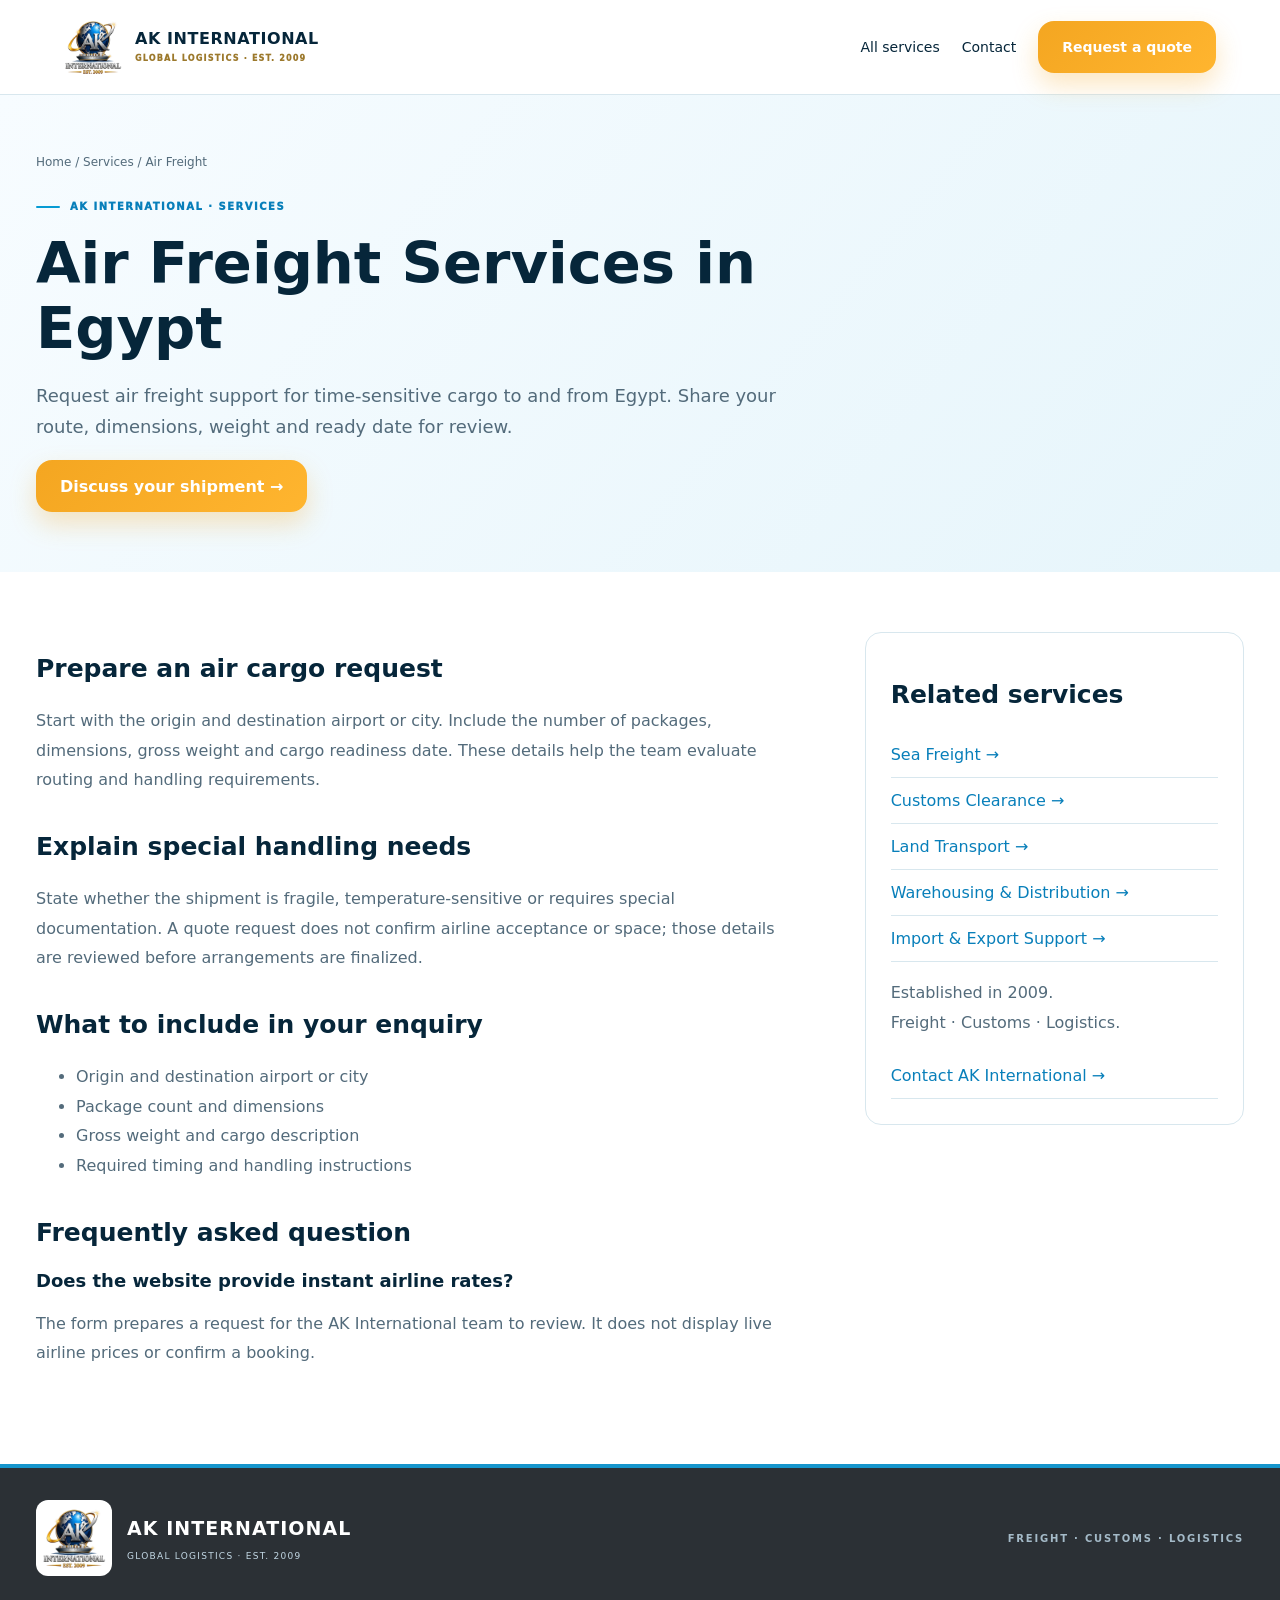
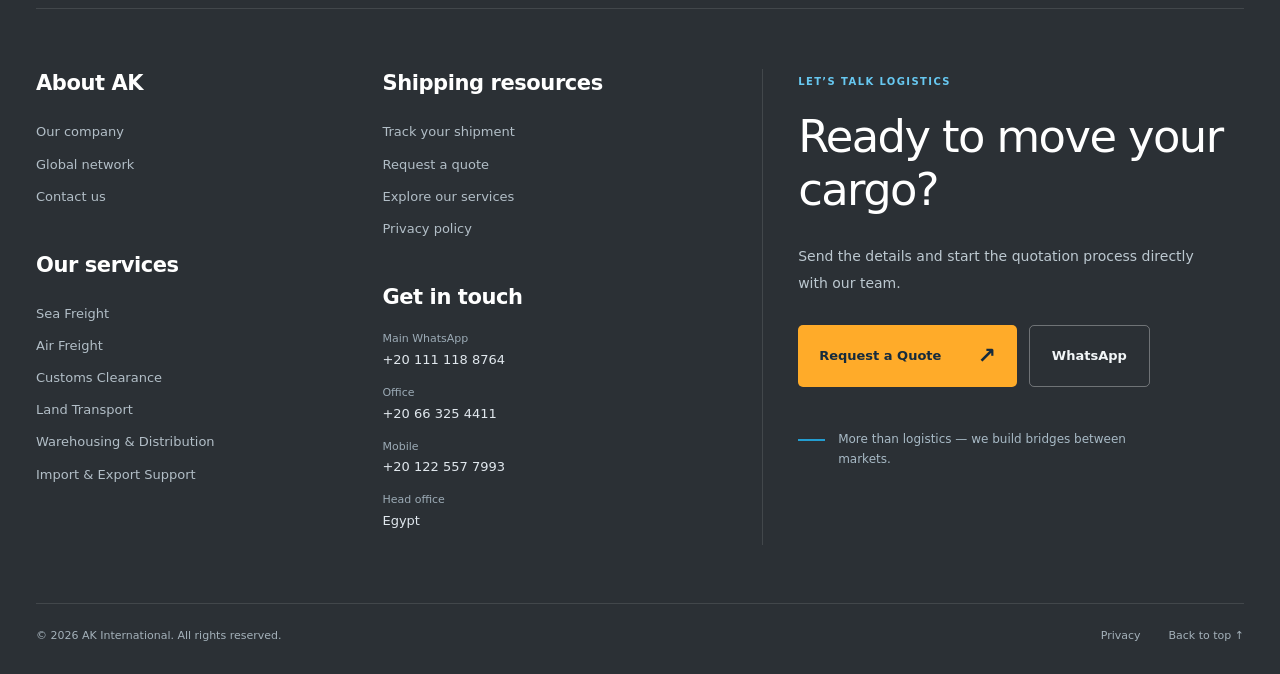
==== services/air-freight.html @ f5d73ec1 "Add files via upload" ====
<!doctype html><html lang="en" dir="ltr"><head><meta charset="utf-8"><meta name="viewport" content="width=device-width,initial-scale=1"><title>Air Freight Services in Egypt | AK International</title><meta name="description" content="Request air freight support for time-sensitive cargo to and from Egypt. Share your route, dimensions, weight and ready date for review."><meta name="robots" content="index,follow"><meta property="og:type" content="website"><meta property="og:title" content="Air Freight Services in Egypt | AK International"><meta property="og:description" content="Request air freight support for time-sensitive cargo to and from Egypt. Share your route, dimensions, weight and ready date for review."><meta property="og:locale" content="en_US"><link rel="icon" href="../assets/ak-logo.webp"><link rel="stylesheet" href="../assets/css/main.css"><link rel="stylesheet" href="../assets/css/services.css"><script type="application/ld+json">{"@context": "https://schema.org", "@type": "Service", "name": "Air Freight Services in Egypt", "description": "Request air freight support for time-sensitive cargo to and from Egypt. Share your route, dimensions, weight and ready date for review.", "provider": {"@type": "Organization", "name": "AK International"}, "areaServed": {"@type": "Country", "name": "Egypt"}}</script><link rel="stylesheet" href="../assets/css/footer.css"></head><body><header class="service-header"><a class="brand" href="../index.html"><img src="../assets/ak-logo.webp" width="58" height="58" alt="AK International"><span class="brand-copy"><strong>AK INTERNATIONAL</strong><span>GLOBAL LOGISTICS · EST. 2009</span></span></a><nav aria-label="Main"><a href="../index.html#services">All services</a><a href="../index.html#contact">Contact</a><a class="btn nav-cta" href="../index.html#quote">Request a quote</a></nav></header><main><div class="service-hero"><div class="container"><nav aria-label="Breadcrumb"><a href="../index.html">Home</a> / <a href="../index.html#services">Services</a> / Air Freight</nav><div class="kicker">AK INTERNATIONAL · SERVICES</div><h1>Air Freight Services in Egypt</h1><p>Request air freight support for time-sensitive cargo to and from Egypt. Share your route, dimensions, weight and ready date for review.</p><a class="btn nav-cta" href="../index.html#quote">Discuss your shipment →</a></div></div><div class="container service-body"><article><section><h2>Prepare an air cargo request</h2><p>Start with the origin and destination airport or city. Include the number of packages, dimensions, gross weight and cargo readiness date. These details help the team evaluate routing and handling requirements.</p></section><section><h2>Explain special handling needs</h2><p>State whether the shipment is fragile, temperature-sensitive or requires special documentation. A quote request does not confirm airline acceptance or space; those details are reviewed before arrangements are finalized.</p></section><section><h2>What to include in your enquiry</h2><ul><li>Origin and destination airport or city</li><li>Package count and dimensions</li><li>Gross weight and cargo description</li><li>Required timing and handling instructions</li></ul></section><section><h2>Frequently asked question</h2><h3>Does the website provide instant airline rates?</h3><p>The form prepares a request for the AK International team to review. It does not display live airline prices or confirm a booking.</p></section></article><aside><h2>Related services</h2><a href="./sea-freight.html">Sea Freight →</a><a href="./customs-clearance.html">Customs Clearance →</a><a href="./land-transport.html">Land Transport →</a><a href="./warehousing-distribution.html">Warehousing &amp; Distribution →</a><a href="./import-export-support.html">Import &amp; Export Support →</a><p>Established in 2009.<br>Freight · Customs · Logistics.</p><a href="../index.html#contact">Contact AK International →</a></aside></div></main><footer class="ak-footer"><div class="container">
<div class="ak-footer-top"><a class="ak-footer-brand" href="../index.html"><img src="../assets/ak-logo.webp" alt="AK International" width="76" height="76" loading="lazy"><span><strong>AK INTERNATIONAL</strong><small>GLOBAL LOGISTICS · EST. 2009</small></span></a><span class="ak-footer-scope" data-footer-en="FREIGHT · CUSTOMS · LOGISTICS" data-footer-ar="شحن · جمارك · لوجستيات">FREIGHT · CUSTOMS · LOGISTICS</span></div>
<div class="ak-footer-grid"><div class="ak-footer-stack"><nav aria-label="Company"><h2 data-footer-en="About AK" data-footer-ar="عن AK">About AK</h2><a href="../index.html#about" data-footer-en="Our company" data-footer-ar="شركتنا">Our company</a><a href="../index.html#network" data-footer-en="Global network" data-footer-ar="الشبكة العالمية">Global network</a><a href="../index.html#contact" data-footer-en="Contact us" data-footer-ar="تواصل معنا">Contact us</a></nav><nav aria-label="Services"><h2 data-footer-en="Our services" data-footer-ar="خدماتنا">Our services</h2><a href="../services/sea-freight.html" data-footer-en="Sea Freight" data-footer-ar="الشحن البحري">Sea Freight</a><a href="../services/air-freight.html" data-footer-en="Air Freight" data-footer-ar="الشحن الجوي">Air Freight</a><a href="../services/customs-clearance.html" data-footer-en="Customs Clearance" data-footer-ar="التخليص الجمركي">Customs Clearance</a><a href="../services/land-transport.html" data-footer-en="Land Transport" data-footer-ar="النقل البري">Land Transport</a><a href="../services/warehousing-distribution.html" data-footer-en="Warehousing & Distribution" data-footer-ar="التخزين والتوزيع">Warehousing & Distribution</a><a href="../services/import-export-support.html" data-footer-en="Import & Export Support" data-footer-ar="دعم الاستيراد والتصدير">Import & Export Support</a></nav></div>
<div class="ak-footer-stack"><nav aria-label="Shipping tools"><h2 data-footer-en="Shipping resources" data-footer-ar="أدوات الشحن">Shipping resources</h2><a href="../index.html#tracking" data-footer-en="Track your shipment" data-footer-ar="تتبع شحنتك">Track your shipment</a><a href="../index.html#quote" data-footer-en="Request a quote" data-footer-ar="اطلب عرض سعر">Request a quote</a><a href="../index.html#services" data-footer-en="Explore our services" data-footer-ar="استكشف خدماتنا">Explore our services</a><a href="../privacy.html" data-footer-en="Privacy policy" data-footer-ar="سياسة الخصوصية">Privacy policy</a></nav><div class="ak-footer-contact"><h2 data-footer-en="Get in touch" data-footer-ar="للتواصل">Get in touch</h2><a href="https://wa.me/201111188764" target="_blank" rel="noopener noreferrer"><span data-footer-en="Main WhatsApp" data-footer-ar="واتساب الرئيسي">Main WhatsApp</span><b dir="ltr">+20 111 118 8764</b></a><a href="tel:+20663254411"><span data-footer-en="Office" data-footer-ar="المكتب">Office</span><b dir="ltr">+20 66 325 4411</b></a><a href="tel:+201225577993"><span data-footer-en="Mobile" data-footer-ar="الموبايل">Mobile</span><b dir="ltr">+20 122 557 7993</b></a><p><span data-footer-en="Head office" data-footer-ar="المكتب الرئيسي">Head office</span><b data-footer-en="Egypt" data-footer-ar="مصر">Egypt</b></p></div></div>
<div class="ak-footer-feature"><span class="ak-footer-eyebrow" data-footer-en="LET’S TALK LOGISTICS" data-footer-ar="لنتحدث عن شحنتك">LET’S TALK LOGISTICS</span><h2 data-footer-en="Ready to move your cargo?" data-footer-ar="جاهز لشحن بضاعتك؟">Ready to move your cargo?</h2><p data-footer-en="Send the details and start the quotation process directly with our team." data-footer-ar="أرسل التفاصيل وابدأ طلب عرض السعر مباشرة مع فريقنا.">Send the details and start the quotation process directly with our team.</p><div class="ak-footer-actions"><a class="ak-footer-cta" href="../index.html#quote"><span data-footer-en="Request a Quote" data-footer-ar="اطلب عرض سعر">Request a Quote</span><span aria-hidden="true">↗</span></a><a class="ak-footer-whatsapp" href="https://wa.me/201111188764" target="_blank" rel="noopener noreferrer">WhatsApp</a></div><div class="ak-footer-feature-note"><span class="ak-footer-line"></span><span data-footer-en="More than logistics — we build bridges between markets." data-footer-ar="أكثر من مجرد لوجستيات — نبني جسورًا بين الأسواق.">More than logistics — we build bridges between markets.</span></div></div></div>
<div class="ak-footer-bottom"><span>© <span id="year"></span> AK International. <span data-footer-en="All rights reserved." data-footer-ar="جميع الحقوق محفوظة.">All rights reserved.</span></span><a href="../privacy.html" data-footer-en="Privacy" data-footer-ar="الخصوصية">Privacy</a><a href="#" data-footer-en="Back to top ↑" data-footer-ar="العودة للأعلى ↑">Back to top ↑</a></div></div></footer><script defer src="../assets/js/backend.js"></script>
<script defer src="../assets/js/footer.js"></script></body></html>
---- assets/css/main.css ----
/* AK International V4.2 — Clean Architecture */
:root{
  --ink:#06263a;--ink-2:#12364c;--blue:#079bd3;--blue-deep:#087fba;--sky:#eaf8fd;--sky-2:#dff4fb;
  --amber:#f4a621;--amber-deep:#e89411;--green:#25d366;--line:#d8e7ee;--muted:#6b8191;--surface:#fff;
  --soft:#f5f9fb;--navy:#071827;--navy-2:#0a2c4a;--shadow:0 18px 50px rgba(17,73,98,.10);
  --radius:22px;--header-h:84px;--container:1480px
}
*{box-sizing:border-box}html{scroll-behavior:smooth}body{margin:0;background:#fff;color:var(--ink);font-family:"Segoe UI",system-ui,-apple-system,BlinkMacSystemFont,Arial,sans-serif;-webkit-font-smoothing:antialiased}
html[dir="rtl"] body{font-family:"Noto Sans Arabic","Segoe UI",Tahoma,Arial,sans-serif}body.drawer-open{overflow:hidden}button,input,select,textarea{font:inherit}a{color:inherit;text-decoration:none}img,svg{display:block;max-width:100%}button{cursor:pointer}.container{width:min(var(--container),calc(100% - 72px));margin-inline:auto}.section{padding:96px 0}section[id]{scroll-margin-top:104px}.btn{display:inline-flex;align-items:center;justify-content:center;border:0;font-weight:850;transition:.18s ease}.kicker,.eyebrow{display:flex;align-items:center;gap:10px;color:var(--blue-deep);font-size:10px;font-weight:950;letter-spacing:.15em;text-transform:uppercase}.kicker:before,.eyebrow:before{content:"";width:24px;height:2px;border-radius:99px;background:var(--blue)}html[dir="rtl"] .kicker,html[dir="rtl"] .eyebrow{letter-spacing:0}.muted{color:var(--muted);line-height:1.75}.section-head{display:grid;grid-template-columns:1.15fr .85fr;gap:48px;align-items:end;margin-bottom:36px}.section-head h2{margin:10px 0 0;font-size:clamp(34px,4vw,54px);line-height:1.05;letter-spacing:-.035em}.section-head>.muted{margin:0}.icon{width:54px;height:54px;border-radius:16px;display:grid;place-items:center;background:#e9f6fc;color:var(--blue-deep)}.icon svg{width:27px;height:27px;fill:none;stroke:currentColor;stroke-width:1.8;stroke-linecap:round;stroke-linejoin:round}

/* Header */
.site-header{position:fixed;inset:0 0 auto;z-index:1200;padding-top:15px;pointer-events:none;transition:padding .2s}.site-nav{pointer-events:auto;width:calc(100% - 72px);max-width:var(--container);height:84px;margin:auto;padding:0 22px;border:1px solid rgba(132,181,202,.22);border-radius:24px;background:rgba(255,255,255,.96);backdrop-filter:blur(20px) saturate(145%);box-shadow:0 14px 42px rgba(19,73,98,.10);display:flex;align-items:center;gap:28px;transition:.2s}.site-header.is-scrolled{padding-top:8px}.site-header.is-scrolled .site-nav{height:70px;border-radius:20px;box-shadow:0 15px 46px rgba(19,73,98,.15)}.brand{display:flex;align-items:center;gap:13px;min-width:max-content}.brand>img{width:58px;height:58px;object-fit:contain;transition:.2s}.site-header.is-scrolled .brand>img{width:50px;height:50px}.brand-copy strong{display:block;font-size:16px;line-height:1;font-weight:900;letter-spacing:.035em}.brand-copy span{display:block;margin-top:7px;color:#9c792c;font-size:8px;font-weight:950;letter-spacing:.15em}.desktop-nav{display:flex;align-items:center;justify-content:center;gap:34px;margin-left:auto;font-size:14px;font-weight:850}.desktop-nav a{padding:10px 0;transition:.18s}.desktop-nav a:hover{color:var(--blue-deep)}.nav-actions{display:flex;align-items:center;gap:12px;margin-left:auto}.nav-cta{min-height:52px;padding:0 24px;border-radius:16px;background:linear-gradient(135deg,var(--amber),#ffb52f);color:#fff;box-shadow:0 12px 26px rgba(244,166,33,.28)}.nav-cta:hover{background:linear-gradient(135deg,var(--amber-deep),#f5a51d);transform:translateY(-1px)}.menu-toggle{display:none;width:44px;height:44px;border:0;border-radius:12px;background:#f2f8fb;place-items:center;padding:10px}.menu-toggle span{width:21px;height:2px;background:var(--ink);border-radius:99px;display:block;margin:3px 0}
.drawer-backdrop{position:fixed;inset:0;z-index:1250;background:rgba(4,27,43,.38);backdrop-filter:blur(3px);opacity:0;pointer-events:none;transition:opacity .22s}.drawer-backdrop.is-open{opacity:1;pointer-events:auto}.mobile-drawer{position:fixed;z-index:1300;top:0;right:0;width:min(390px,88vw);height:100dvh;padding:22px 24px;background:#fff;box-shadow:-22px 0 60px rgba(4,31,48,.18);transform:translateX(105%);transition:transform .25s ease;display:flex;flex-direction:column;overflow:auto}.mobile-drawer.is-open{transform:translateX(0)}.drawer-head{display:flex;align-items:center;justify-content:space-between;gap:14px}.drawer-brand{display:flex;align-items:center;gap:10px}.drawer-brand img{width:48px;height:48px;object-fit:contain}.drawer-brand strong{display:block;font-size:12px}.drawer-brand span{display:block;margin-top:4px;color:#9c792c;font-size:7px;font-weight:900;letter-spacing:.12em}.drawer-close{width:44px;height:44px;border:0;border-radius:12px;background:#f4f8fa;color:var(--ink);font-size:30px;line-height:1}.drawer-actions{display:grid;gap:10px;margin:26px 0}.drawer-primary,.drawer-secondary{min-height:50px;border-radius:14px;display:flex;align-items:center;justify-content:center;font-weight:900}.drawer-primary{background:var(--amber);color:#fff}.drawer-secondary{border:1px solid var(--line);color:var(--ink)}.drawer-nav{display:grid;border-top:1px solid var(--line)}.drawer-nav a{min-height:62px;display:flex;align-items:center;justify-content:space-between;border-bottom:1px solid var(--line);font-size:17px;font-weight:850}.drawer-nav b{font-size:26px;font-weight:400;color:#89a0af}.drawer-foot{margin-top:auto;padding-top:28px}.drawer-foot>span{display:block;margin-bottom:10px;color:#8093a1;font-size:9px;font-weight:900;letter-spacing:.14em}.drawer-foot small{display:block;margin-top:22px;color:#91a3af;font-size:8px;font-weight:900;letter-spacing:.13em}

/* Hero */
.hero{position:relative;min-height:885px;padding:170px 0 62px;overflow:hidden;background:radial-gradient(circle at 50% 11%,rgba(255,255,255,.98),rgba(255,255,255,.72) 31%,transparent 62%),linear-gradient(180deg,#f8fdff 0%,#edf9fd 54%,#dff3fa 100%)}.hero:before{content:"";position:absolute;left:50%;top:180px;width:1150px;height:420px;transform:translateX(-50%);border-radius:50%;background:radial-gradient(ellipse,rgba(255,255,255,.78),rgba(255,255,255,.18) 56%,transparent 72%)}.hero-world{position:absolute;inset:265px 0 -85px;opacity:.88;pointer-events:none}.hero-world svg{width:100%;height:100%}.hero-land path{fill:#bde8f5;opacity:.62}.hero-routes path{fill:none;stroke:#63c5e5;stroke-width:3;stroke-dasharray:12 12;opacity:.72}.hero-pins circle{fill:var(--amber);stroke:#fff;stroke-width:4}.hero-pins .hub{fill:var(--blue);stroke:#dff6ff;stroke-width:9;filter:drop-shadow(0 8px 12px rgba(7,155,211,.25))}.hero-inner{position:relative;z-index:2}.hero-copy{max-width:1180px;margin:auto;text-align:center}.hero-kicker{display:inline-flex;align-items:center;gap:10px;margin-bottom:18px;color:var(--blue-deep);font-size:11px;font-weight:950;letter-spacing:.16em}.hero-kicker>span{width:10px;height:10px;border-radius:50%;background:var(--blue);box-shadow:0 0 0 7px rgba(7,155,211,.10)}.hero h1{max-width:1180px;margin:0 auto;font-family:"Arial Rounded MT Bold","Trebuchet MS","Segoe UI",system-ui,sans-serif;font-size:clamp(48px,5.55vw,86px);font-weight:900;line-height:.98;letter-spacing:-.045em}.hero h1>span{display:block}.hero-title-accent{margin-top:11px;color:var(--blue)}html[dir="rtl"] .hero h1{line-height:1.12;letter-spacing:0}.hero-copy>p{max-width:900px;margin:26px auto 0;color:#35556a;font-size:18px;line-height:1.65;font-weight:650}.quick-quote{position:relative;display:grid;grid-template-columns:1.08fr 1px 1fr 34px 1fr auto;align-items:center;width:min(1280px,100%);margin:42px auto 0;padding:13px;border:1px solid rgba(118,172,197,.22);border-radius:26px;background:rgba(255,255,255,.96);box-shadow:0 24px 55px rgba(20,83,109,.13)}.quick-quote-cell{min-width:0;padding:6px 18px}.quick-label{display:block;margin-bottom:7px;color:#3c596d;font-size:9px;font-weight:950;letter-spacing:.08em;text-transform:uppercase}.quick-divider{width:1px;height:58px;background:#e3edf2}.quick-modes{display:grid;grid-template-columns:repeat(4,1fr);gap:4px;padding:3px;border-radius:12px;background:#f2f7fa}.quick-modes label{display:block}.quick-modes input{position:absolute;opacity:0;pointer-events:none}.quick-modes span{min-height:38px;display:flex;align-items:center;justify-content:center;padding:0 8px;border-radius:9px;color:#60798a;font-size:10px;font-weight:900}.quick-modes input:checked+span{background:#fff;color:var(--blue-deep);box-shadow:0 4px 13px rgba(20,75,100,.09)}.quick-port .port-combo{position:relative}.quick-port input{width:100%;height:42px;padding:0;border:0;outline:0;background:transparent;color:var(--ink);font-size:14px;font-weight:750}.quick-port input::placeholder{color:#90a0ab}.quick-port .port-combo.has-port input{padding-left:34px}html[dir="rtl"] .quick-port .port-combo.has-port input{padding-left:0;padding-right:34px}.quick-arrow{text-align:center;color:#8ca5b4;font-size:24px}.quick-submit{min-width:190px;min-height:64px;padding:0 22px;border:0;border-radius:18px;background:linear-gradient(135deg,var(--amber),#ffb431);color:#fff;font-size:15px;font-weight:950;box-shadow:0 12px 25px rgba(244,166,33,.25)}.quick-submit:hover{background:linear-gradient(135deg,var(--amber-deep),#f6a51d);transform:translateY(-1px)}.quick-status{position:absolute;left:22px;right:22px;bottom:-28px;text-align:center;color:#c94b43;font-size:10px}.hero-meta{margin:48px auto 0;display:flex;align-items:center;justify-content:center;gap:22px;color:#52788d;font-size:9px;font-weight:950;letter-spacing:.13em}.hero-meta span{display:flex;align-items:center;gap:7px}.hero-meta i{width:5px;height:5px;border-radius:50%;background:var(--amber)}.hero-meta small{margin-left:8px;padding-left:24px;border-left:1px solid rgba(68,123,148,.20);font-size:9px;color:#6d8796}

/* Port dropdown */


/* Carrier strip */
.partner-strip{padding:28px 0 20px;background:#fff;border-top:1px solid #dcecf2;border-bottom:1px solid #e8f0f4;overflow:hidden}.carrier-heading{display:flex;align-items:center;gap:16px;margin-bottom:16px}.carrier-kicker{font-size:9px;font-weight:950;letter-spacing:.14em;color:#6c8494}.carrier-rule{height:1px;flex:1;background:#e4edf2}.carrier-marquee{overflow:hidden}.carrier-track{display:flex;width:max-content;animation:carrier-scroll 36s linear infinite;will-change:transform}.carrier-track.is-paused{animation-play-state:paused}.carrier-group{display:flex;align-items:center;gap:48px;padding-right:48px}.carrier-logo{height:40px;min-width:92px;display:flex;align-items:center;justify-content:center;opacity:.9}.carrier-logo img{max-height:32px;width:auto;object-fit:contain}@keyframes carrier-scroll{to{transform:translateX(-50%)}}

/* Why / services */
.why-section{background:#fff}.why-grid{display:grid;grid-template-columns:repeat(4,1fr);gap:14px}.why{padding:24px;border:1px solid #e0eaf0;border-radius:18px;background:#fff}.why>span{display:block;margin-bottom:26px;color:var(--blue);font-size:10px;font-weight:950}.why b{display:block;margin-bottom:8px;font-size:15px}.why p{margin:0;color:var(--muted);font-size:11px;line-height:1.6}.services{background:#f6fafc}.cards{display:grid;grid-template-columns:repeat(3,1fr);gap:15px}.card{padding:26px;border:1px solid #dfebf0;border-radius:20px;background:#fff;box-shadow:0 10px 28px rgba(17,73,98,.04)}.card h3{margin:20px 0 9px;font-size:18px}.card p{margin:0;color:var(--muted);font-size:12px;line-height:1.7}

/* About */
.about-section{background:radial-gradient(circle at 88% 18%,rgba(35,117,229,.08),transparent 26%),linear-gradient(180deg,#fff 0%,#f7f9fc 100%)}.about-grid{display:grid;grid-template-columns:.9fr 1.1fr;gap:72px;align-items:center}.about-copy h2{max-width:620px;margin:0 0 20px;font-size:clamp(38px,4.2vw,58px);line-height:1.04;letter-spacing:-.035em}.about-est{display:inline-flex;align-items:baseline;gap:8px;margin-bottom:20px;padding:8px 12px;border:1px solid #dce8f5;border-radius:999px;background:#f5f9fe;color:#61778d}.about-est span{font-size:9px;font-weight:900;letter-spacing:.16em}.about-est strong{font-size:18px;color:var(--blue-deep)}.about-lead{max-width:650px;margin-bottom:10px;color:#41596e;font-size:16px;line-height:1.75}.about-text{max-width:650px;color:#788a9a;font-size:13px;line-height:1.8}.about-stats{display:grid;grid-template-columns:repeat(3,1fr);gap:10px;margin-top:28px}.about-stat{padding:17px;border:1px solid #e0e8f0;border-radius:16px;background:#fff;box-shadow:0 10px 24px rgba(21,55,89,.04)}.about-stat strong{display:block;margin-bottom:5px;font-size:24px}.about-stat span{display:block;color:#718599;font-size:10px;line-height:1.4}.about-visual{position:relative}.about-visual:before{content:"";position:absolute;right:-26px;top:-34px;width:210px;height:210px;border-radius:50%;background:rgba(23,105,224,.08)}.ops-board{position:relative;z-index:2;padding:26px;border:1px solid rgba(103,164,244,.20);border-radius:26px;overflow:hidden;background:radial-gradient(circle at 85% 7%,rgba(74,145,244,.22),transparent 28%),linear-gradient(145deg,#081b2e,#0b2a46 65%,#0d365a);box-shadow:0 30px 70px rgba(13,45,78,.20);color:#fff}.ops-board:after{content:"";position:absolute;inset:0;pointer-events:none;opacity:.14;background-image:radial-gradient(circle,rgba(255,255,255,.48) 1px,transparent 1.2px);background-size:28px 28px}.ops-board-head,.ops-board-foot,.ops-route,.ops-grid{position:relative;z-index:2}.ops-board-head{display:flex;align-items:center;justify-content:space-between;gap:20px}.ops-kicker{display:block;margin-bottom:5px;color:#75b2ff;font-size:9px;font-weight:950;letter-spacing:.15em}.ops-board-head strong{font-size:20px}.ops-live{display:flex;align-items:center;gap:7px;padding:7px 10px;border:1px solid rgba(51,211,143,.22);border-radius:999px;background:rgba(51,211,143,.08);color:#77e5b5;font-size:8px;font-weight:950}.ops-live i{width:7px;height:7px;border-radius:50%;background:#4cdf9d}.ops-route{margin:30px 0 22px;padding:18px;border:1px solid rgba(132,181,241,.15);border-radius:17px;background:rgba(255,255,255,.035);display:grid;grid-template-columns:auto 1fr auto;align-items:center;gap:15px}.ops-node{min-width:82px}.ops-node span{display:block;margin-bottom:4px;color:#78b2fb;font-size:8px;font-weight:900;letter-spacing:.14em}.ops-node strong{font-size:12px}.ops-node-end{text-align:end}.ops-route-line{height:2px;position:relative;background:linear-gradient(90deg,rgba(113,177,255,.18),#6aaaff,rgba(113,177,255,.18))}.ops-route-line i{position:absolute;top:50%;width:8px;height:8px;border-radius:50%;background:#8bc0ff;transform:translate(-50%,-50%)}.ops-route-line i:nth-child(1){left:16%}.ops-route-line i:nth-child(2){left:50%}.ops-route-line i:nth-child(3){left:84%}.ops-grid{display:grid;grid-template-columns:repeat(2,1fr);gap:10px}.ops-card{padding:16px;border:1px solid rgba(137,185,242,.15);border-radius:15px;background:linear-gradient(145deg,rgba(255,255,255,.065),rgba(255,255,255,.025))}.ops-num{display:block;margin-bottom:14px;color:#69a9fb;font-size:9px;font-weight:900}.ops-card b{display:block;margin-bottom:5px;font-size:12px}.ops-card small{color:rgba(220,236,250,.55);font-size:9px}.ops-board-foot{display:flex;align-items:center;justify-content:center;gap:12px;margin-top:22px;color:rgba(217,235,250,.48);font-size:8px;font-weight:900;letter-spacing:.13em}.ops-board-foot i{width:3px;height:3px;border-radius:50%;background:#5f9eea}

/* Network */
.network-section{background:#f4f7fb;border-block:1px solid #e7edf4}.network-grid{display:grid;grid-template-columns:.78fr 1.22fr;gap:62px;align-items:center}.network-copy h2{margin:0 0 16px;font-size:clamp(34px,3.7vw,52px);line-height:1.05;letter-spacing:-.03em}.network-copy>p{max-width:520px;color:#708296;font-size:14px;line-height:1.75}.network-points{display:grid;grid-template-columns:repeat(2,1fr);gap:9px;margin-top:24px}.network-points div{padding:13px 0;border-top:1px solid #dae4ee}.network-points b{display:block;margin-bottom:3px;font-size:12px}.network-points span{color:#8696a5;font-size:10px}.network-console{padding:23px;border:1px solid #dce6f0;border-radius:26px;background:#fff;box-shadow:0 22px 50px rgba(23,57,92,.08)}.network-console-head,.network-console-foot{display:flex;align-items:center;justify-content:space-between;gap:15px}.network-console-head>span:first-child{color:#31506d;font-size:9px;font-weight:950;letter-spacing:.14em}.network-status{display:flex;align-items:center;gap:7px;color:#27845e;font-size:8px;font-weight:950}.network-status i{width:7px;height:7px;border-radius:50%;background:#3fc48b}.route-canvas{position:relative;height:350px;margin:18px 0;border-radius:20px;overflow:hidden;background:linear-gradient(rgba(73,128,184,.045) 1px,transparent 1px),linear-gradient(90deg,rgba(73,128,184,.045) 1px,transparent 1px),radial-gradient(circle at 50% 50%,rgba(55,133,236,.10),transparent 38%),#f7faff;background-size:26px 26px,26px 26px,auto,auto}.route-canvas svg{position:absolute;inset:0;width:100%;height:100%}.route-path{fill:none;stroke:url(#routeBlue);stroke-width:2.4;stroke-dasharray:7 7}.route-path-soft{opacity:.55}.route-dot{fill:#5d9ff1;stroke:#fff;stroke-width:4}.route-hub{fill:#1769e0;stroke:#dcecff;stroke-width:8}.route-label{position:absolute;padding:8px 10px;border:1px solid #dbe7f2;border-radius:10px;background:rgba(255,255,255,.92);box-shadow:0 7px 18px rgba(25,61,97,.07);color:#526a80;font-size:8px;font-weight:850}.route-egypt{left:50%;top:50%;transform:translate(-50%,18px);text-align:center}.route-egypt span{color:#1769e0;font-weight:950}.route-egypt strong{display:block;margin-top:2px;color:#8b9aa7;font-size:7px}.route-europe{left:8%;top:24%}.route-asia{right:7%;top:26%}.route-africa{left:8%;bottom:20%}.route-americas{right:7%;bottom:20%}.route-gulf{left:50%;top:5%;transform:translateX(-50%)}.network-console-foot{justify-content:flex-start;gap:8px;flex-wrap:wrap}.network-console-foot span{padding:7px 10px;border:1px solid #e1eaf3;border-radius:999px;background:#f3f7fb;color:#6d8092;font-size:8px;font-weight:800}

/* Quote form */
.quote-section{background:#fff}.quote-layout{display:grid;grid-template-columns:.72fr 1.28fr;gap:44px;align-items:start}.quote-intro{position:sticky;top:110px}.quote-intro h2{margin:12px 0 14px;font-size:clamp(34px,3.8vw,52px);line-height:1.05;letter-spacing:-.03em}.quote-intro>p{color:var(--muted);font-size:13px;line-height:1.75}.quote-steps{display:grid;grid-template-columns:repeat(3,1fr);gap:8px;margin:26px 0}.quote-step{padding:11px;border:1px solid #e2ebf0;border-radius:12px;background:#f8fbfc}.quote-step span{display:block;color:#88a0ae;font-size:8px;font-weight:900}.quote-step b{font-size:10px}.quote-step.active{border-color:#a9ddec;background:#edf9fd}.quote-side-note{padding:18px;border-radius:16px;background:#092944;color:#fff}.quote-side-note strong{display:block;margin-bottom:7px;font-size:13px}.quote-side-note span{color:#bdd0df;font-size:10px;line-height:1.55}.quote-form-shell{padding:24px;border:1px solid #dfe9ef;border-radius:24px;background:#fbfdfe;box-shadow:0 18px 45px rgba(20,70,94,.06)}.mode-label{margin-bottom:9px;color:#3f596a;font-size:10px;font-weight:900}.shipment-modes{display:grid;grid-template-columns:repeat(4,1fr);gap:7px}.mode-option{display:block}.mode-option input{position:absolute;opacity:0}.mode-option span{min-height:44px;display:flex;align-items:center;justify-content:center;border:1px solid #dce8ee;border-radius:11px;background:#fff;color:#5d7585;font-size:10px;font-weight:850;text-align:center}.mode-option input:checked+span{border-color:#9fd7e9;background:#eaf8fd;color:var(--blue-deep)}.required-note{margin:10px 0 0;color:#7e919e;font-size:9px}.required-star,.req{color:#d65b50}.compact-grid{display:grid;grid-template-columns:repeat(2,1fr);gap:13px;margin-top:18px}.field label{display:block;margin-bottom:6px;color:#3b5567;font-size:9px;font-weight:850}.field input,.field select,.field textarea{width:100%;min-height:46px;padding:0 13px;border:1px solid #d8e5eb;border-radius:11px;background:#fff;color:var(--ink);outline:0;transition:.15s}.field textarea{min-height:96px;padding-top:12px;resize:vertical}.field input:focus,.field select:focus,.field textarea:focus{border-color:#77c8e4;box-shadow:0 0 0 3px rgba(7,155,211,.08)}#origin,#destination,#incoterm{background:#eef6fb}.conditional,.fcl-required-label{display:none}.conditional.show,.fcl-required-label.show{display:block}.fcl-required-label{grid-column:1/-1;margin-top:4px;color:var(--blue-deep);font-size:9px;font-weight:950;letter-spacing:.10em}.cargo-field{grid-column:1/-1}.customs-service{grid-column:1/-1;margin-top:18px;border:1px solid #dbe7ed;border-radius:17px;background:#fff;overflow:hidden}.customs-toggle{display:flex;align-items:center;justify-content:space-between;gap:20px;padding:17px;cursor:pointer}.customs-toggle-main{display:flex;align-items:center;gap:12px}.customs-toggle-main>input{width:18px;height:18px;accent-color:var(--blue)}.customs-title{display:block;font-size:11px;font-weight:950}.customs-sub{display:block;margin-top:3px;color:#8294a1;font-size:9px}.customs-badge{padding:7px 9px;border-radius:8px;background:#eef8fc;color:var(--blue-deep);font-size:8px;font-weight:950}.customs-panel{display:none;padding:18px;border-top:1px solid #e2ebf0;background:#f8fbfc}.customs-service.active .customs-panel{display:block}.customs-grid{display:grid;grid-template-columns:repeat(2,1fr);gap:13px}.customs-section-title{grid-column:1/-1;margin-top:5px;color:#567080;font-size:9px;font-weight:950;letter-spacing:.11em}.cc-type-switch{display:grid;grid-template-columns:1fr 1fr;gap:6px}.cc-type-switch input,.yn input{position:absolute;opacity:0}.cc-type-switch span,.yn span{min-height:40px;display:flex;align-items:center;justify-content:center;border:1px solid #dce7ed;border-radius:9px;background:#fff;color:#5e7584;font-size:9px;font-weight:850}.cc-type-switch input:checked+span,.yn input:checked+span{border-color:#91d1e6;background:#eaf8fd;color:var(--blue-deep)}.cc-inline-check{display:flex;align-items:center;gap:7px;margin-top:8px;color:#697f8e;font-size:9px}.cc-inline-check input{width:auto;min-height:0}.doc-grid{grid-column:1/-1;display:grid;gap:7px}.doc-row{display:grid;grid-template-columns:1fr 190px;gap:12px;align-items:center;padding:10px;border:1px solid #e1eaef;border-radius:10px;background:#fff}.doc-name{font-size:10px;font-weight:750}.yn{display:grid;grid-template-columns:1fr 1fr;gap:5px}.special-wrap{display:none;grid-column:1/-1}.special-wrap.show{display:block}.cc-notes{grid-column:1/-1}.quote-actionbar{display:flex;align-items:center;justify-content:space-between;gap:18px;margin-top:18px;padding-top:16px;border-top:1px solid #e2ebf0}.quote-action-hints{color:#8293a0;font-size:9px;line-height:1.5}.quote-action-right{display:flex;align-items:center;gap:12px}.quote-action-right button{min-height:48px;padding:0 20px;border:0;border-radius:12px;background:var(--amber);color:#fff;font-weight:900}.status{color:#c94b43;font-size:9px}

/* Contact & footer */
.contact-section{padding:72px 0;background:radial-gradient(circle at 76% 12%,rgba(75,148,245,.22),transparent 28%),linear-gradient(132deg,var(--navy),var(--navy-2) 72%,#0c385e);color:#fff}.contact-grid{display:grid;grid-template-columns:1.15fr .85fr;gap:48px;align-items:center}.eyebrow-light{color:#83baff}.eyebrow-light:before{background:#83baff}.contact-copy h2{margin:0 0 12px;font-size:clamp(34px,4vw,54px);letter-spacing:-.03em}.contact-copy p{max-width:620px;color:rgba(224,237,249,.68);font-size:14px;line-height:1.7}.contact-actions{display:flex;gap:10px;flex-wrap:wrap;margin-top:24px}.btn-light,.btn-ghost-light{min-height:46px;padding:0 18px;border-radius:12px}.btn-light{background:#fff;color:#0a2945}.btn-ghost-light{border:1px solid rgba(255,255,255,.16);background:rgba(255,255,255,.08);color:#fff}.contact-info{display:grid;gap:9px}.contact-item{padding:16px 17px;border:1px solid rgba(138,188,246,.16);border-radius:15px;background:rgba(255,255,255,.045)}.contact-item span{display:block;margin-bottom:5px;color:#82b9fc;font-size:8px;font-weight:900;letter-spacing:.12em;text-transform:uppercase}.contact-item strong{display:block;font-size:14px;direction:ltr;unicode-bidi:embed}.contact-item small{display:block;margin-top:5px;color:rgba(221,235,247,.48);font-size:8px;line-height:1.4}.site-footer{padding:48px 0 22px;background:#03101b;color:rgba(226,237,246,.60)}.footer-grid{display:grid;grid-template-columns:1.45fr .8fr .7fr 1fr;gap:42px}.footer-logo{display:flex;align-items:center;gap:12px;margin-bottom:14px}.footer-logo img{width:62px;height:62px;object-fit:contain}.footer-logo strong{display:block;color:#fff;font-size:12px;letter-spacing:.07em}.footer-logo span{display:block;margin-top:4px;color:#9f8240;font-size:7px;font-weight:900;letter-spacing:.13em}.footer-brand p{max-width:350px;font-size:11px;line-height:1.75}.footer-tagline{display:flex;align-items:center;gap:9px;margin-top:16px;color:#668099;font-size:7px;font-weight:950;letter-spacing:.14em}.footer-tagline i{width:3px;height:3px;border-radius:50%;background:var(--blue)}.footer-col h4{margin:0 0 16px;color:#fff;font-size:10px;letter-spacing:.08em;text-transform:uppercase}.footer-col>a{display:block;margin:7px 0;color:rgba(225,237,247,.58);font-size:10.5px}.footer-col>a:hover{color:#fff}.footer-contact>a{display:grid;gap:2px;padding:7px 0;border-bottom:1px solid rgba(255,255,255,.055)}.footer-contact a span,.footer-office span{color:#668099;font-size:7px;text-transform:uppercase;letter-spacing:.10em}.footer-contact a strong,.footer-office strong{color:rgba(255,255,255,.85);font-size:10.5px;direction:ltr;unicode-bidi:embed}.footer-office{display:grid;gap:3px;padding-top:9px}.footer-bottom{display:flex;justify-content:space-between;gap:20px;flex-wrap:wrap;margin-top:34px;padding-top:17px;border-top:1px solid rgba(255,255,255,.07);color:#60758a;font-size:8.5px}.wa-button{position:fixed;z-index:1100;right:28px;bottom:28px;width:62px;height:62px;border-radius:50%;display:grid;place-items:center;background:var(--green);color:#fff;box-shadow:0 14px 32px rgba(37,211,102,.28);transition:.18s}.wa-button svg{width:32px;height:32px;fill:currentColor}.wa-button:hover{transform:translateY(-2px) scale(1.02)}

@media(max-width:1100px){
  .container{width:min(var(--container),calc(100% - 40px))}.desktop-nav{gap:20px;font-size:12px}.nav-cta{padding:0 17px}.quick-quote{grid-template-columns:1fr 1px 1fr 26px 1fr}.quick-submit{grid-column:1/-1;width:100%;min-height:54px;margin-top:8px}.why-grid{grid-template-columns:repeat(2,1fr)}.cards{grid-template-columns:repeat(2,1fr)}.about-grid,.network-grid,.contact-grid{grid-template-columns:1fr;gap:38px}.quote-layout{grid-template-columns:1fr}.quote-intro{position:static}.footer-grid{grid-template-columns:repeat(2,1fr)}
}
@media(max-width:900px){
  :root{--header-h:68px}.container{width:calc(100% - 28px)}.site-header{padding-top:9px}.site-nav{width:calc(100% - 24px);height:68px;padding:0 12px;border-radius:18px}.site-header.is-scrolled{padding-top:6px}.site-header.is-scrolled .site-nav{height:64px;border-radius:16px}.brand>img{width:48px;height:48px}.site-header.is-scrolled .brand>img{width:45px;height:45px}.brand-copy strong{font-size:13px}.brand-copy span{margin-top:4px;font-size:7px}.desktop-nav{display:none}.menu-toggle{display:grid}.hero{min-height:auto;padding:137px 0 58px}.hero h1{font-size:clamp(43px,8vw,68px)}.hero-copy>p{font-size:16px}.hero-world{inset:310px -230px -55px}.quick-quote{width:min(680px,100%);grid-template-columns:1fr;padding:12px;border-radius:22px}.quick-divider,.quick-arrow{display:none}.quick-quote-cell{padding:10px 12px}.quick-mode-cell,.quick-port{border-bottom:1px solid #e5eef3}.quick-submit{grid-column:auto;margin-top:5px}.hero-meta{flex-wrap:wrap;gap:12px 17px;margin-top:34px}.hero-meta small{width:100%;margin:2px 0 0;padding:0;border:0;text-align:center}.section{padding:76px 0}.section-head{grid-template-columns:1fr;gap:15px}.compact-grid,.customs-grid{grid-template-columns:1fr}.cargo-field,.customs-section-title,.doc-grid,.special-wrap,.cc-notes,.fcl-required-label{grid-column:auto}.shipment-modes{grid-template-columns:repeat(2,1fr)}.quote-actionbar{align-items:stretch;flex-direction:column}.quote-action-right{justify-content:space-between}.doc-row{grid-template-columns:1fr 160px}.footer-grid{grid-template-columns:repeat(2,1fr)}
}
@media(max-width:640px){
  .container{width:calc(100% - 24px)}.site-header{padding-top:7px}.site-nav{width:calc(100% - 14px);padding:0 9px}.brand{gap:8px}.brand>img{width:44px;height:44px}.brand-copy strong{font-size:11px}.brand-copy span{display:none}.nav-actions>.language-toggle,.nav-cta{display:none}.hero{padding-top:117px}.hero-kicker{font-size:9px;letter-spacing:.11em}.hero h1{font-size:clamp(38px,11vw,54px);line-height:1.02}.hero-title-accent{margin-top:8px}.hero-copy>p{margin-top:20px;font-size:14px;line-height:1.6}.quick-quote{margin-top:28px;border-radius:19px}.quick-modes span{padding:0 5px;font-size:9px}.quick-port input{font-size:13px}.quick-submit{border-radius:15px}.hero-world{inset:375px -460px -80px;opacity:.72}.hero-meta{display:none}.partner-strip{padding-top:22px}.carrier-group{gap:32px;padding-right:32px}.why-grid,.cards,.about-stats,.footer-grid{grid-template-columns:1fr}.section{padding:62px 0}.about-copy h2,.network-copy h2,.section-head h2{font-size:34px}.ops-board{padding:18px;border-radius:20px}.ops-grid{grid-template-columns:1fr}.ops-route{grid-template-columns:1fr;gap:10px}.ops-route-line{width:2px;height:44px;margin:auto;background:linear-gradient(180deg,rgba(113,177,255,.18),#6aaaff,rgba(113,177,255,.18))}.ops-route-line i{left:50%}.ops-route-line i:nth-child(1){top:12%}.ops-route-line i:nth-child(2){top:50%}.ops-route-line i:nth-child(3){top:88%}.ops-node-end{text-align:start}.network-points{grid-template-columns:1fr}.route-canvas{height:300px}.shipment-modes{grid-template-columns:1fr 1fr}.doc-row{grid-template-columns:1fr}.quote-form-shell{padding:17px}.contact-section{padding:58px 0}.contact-grid{gap:28px}.footer-bottom{display:grid;gap:8px}.wa-button{right:17px;bottom:17px;width:56px;height:56px}.wa-button svg{width:29px;height:29px}.mobile-drawer{width:100%;max-width:none}.quote-action-right{display:grid;grid-template-columns:1fr}.quote-action-right button{width:100%}
}
@media(prefers-reduced-motion:reduce){html{scroll-behavior:auto}.carrier-track{animation:none}.site-header,.site-nav,.mobile-drawer,.drawer-backdrop,.wa-button{transition:none}}


/* V4.3 — stable single language toggle */
.language-toggle{
  display:inline-flex;
  align-items:center;
  justify-content:center;
  gap:7px;
  min-height:40px;
  padding:0 11px;
  border:1px solid #d9e8ef;
  border-radius:12px;
  background:#f7fbfd;
  color:#19394d;
  font:inherit;
  font-size:11px;
  font-weight:850;
  line-height:1;
  white-space:nowrap;
  cursor:pointer;
  transition:background .18s ease,border-color .18s ease,color .18s ease,transform .18s ease
}
.language-toggle:hover{background:#eef8fc;border-color:#bfddea;color:var(--blue-deep)}
.language-toggle:active{transform:translateY(1px)}
.language-toggle:focus-visible{outline:3px solid rgba(7,155,211,.18);outline-offset:2px}
.language-toggle-icon{
  width:17px;
  height:17px;
  flex:none;
  fill:none;
  stroke:currentColor;
  stroke-width:1.7;
  stroke-linecap:round;
  stroke-linejoin:round
}
.language-toggle-drawer{
  width:100%;
  min-height:46px;
  justify-content:flex-start;
  padding:0 14px;
  border-color:var(--line);
  background:#f7fafc;
  font-size:13px
}

/* Drawer geometry is physically stable in both LTR and RTL.
   RTL changes content direction only, never the side of the drawer. */
.mobile-drawer{right:0;left:auto;transform:translate3d(105%,0,0)}
.mobile-drawer.is-open{transform:translate3d(0,0,0)}
html[dir="rtl"] .mobile-drawer{right:0;left:auto;transform:translate3d(105%,0,0);direction:rtl}
html[dir="rtl"] .mobile-drawer.is-open{transform:translate3d(0,0,0)}

@media(max-width:900px){
  .nav-actions>.language-toggle{display:none}
}

/* =========================================================
   AK INTERNATIONAL V4.8 — CLEAN TRACKING SELECTOR
   One tracking stylesheet. No inherited V4.4/V4.7 tracking overrides.
   ========================================================= */

.tracking-section{
  position:relative;
  overflow:hidden;
  background:
    radial-gradient(circle at 84% 14%,rgba(7,155,211,.10),transparent 27%),
    linear-gradient(180deg,#f8fdff 0%,#eef9fc 100%);
  border-top:1px solid #dcecf2;
  border-bottom:1px solid #dcecf2
}
.tracking-section::before{
  content:"";
  position:absolute;
  width:520px;
  height:520px;
  left:-210px;
  bottom:-345px;
  border-radius:50%;
  border:1px solid rgba(7,155,211,.08);
  box-shadow:0 0 0 90px rgba(7,155,211,.02),0 0 0 180px rgba(7,155,211,.01);
  pointer-events:none
}
.tracking-shell{
  position:relative;
  z-index:1;
  display:grid;
  grid-template-columns:.82fr 1.18fr;
  gap:64px;
  align-items:center
}
.tracking-copy h2{
  max-width:590px;
  margin:0 0 18px;
  color:var(--ink);
  font-size:clamp(34px,3.9vw,54px);
  line-height:1.05;
  letter-spacing:-.035em
}
html[dir="rtl"] .tracking-copy h2{letter-spacing:0}
.tracking-copy>p{
  max-width:610px;
  margin:0;
  color:#617b8d;
  font-size:14px;
  line-height:1.8
}
.tracking-trust{
  display:grid;
  gap:11px;
  margin-top:28px
}
.tracking-trust span{
  display:flex;
  align-items:center;
  gap:10px;
  color:#36566b;
  font-size:11px
}
.tracking-trust svg{
  width:20px;
  height:20px;
  fill:none;
  stroke:var(--blue-deep);
  stroke-width:1.8;
  stroke-linecap:round;
  stroke-linejoin:round
}

.tracking-panel{
  padding:28px;
  border:1px solid #d6e6ee;
  border-radius:28px;
  background:linear-gradient(180deg,rgba(255,255,255,.99),rgba(249,253,255,.99));
  box-shadow:0 28px 64px rgba(17,75,103,.11),inset 0 1px 0 rgba(255,255,255,.95)
}
.tracking-panel-head{
  display:flex;
  align-items:flex-start;
  justify-content:space-between;
  gap:20px;
  margin-bottom:24px
}
.tracking-panel-kicker{
  display:block;
  margin-bottom:5px;
  color:#6b8495;
  font-size:8px;
  font-weight:950;
  letter-spacing:.15em
}
.tracking-panel-head h3{
  margin:0;
  color:var(--ink);
  font-size:26px;
  letter-spacing:-.025em
}
.tracking-live{
  display:inline-flex;
  align-items:center;
  gap:7px;
  padding:7px 10px;
  border:1px solid #d9eee4;
  border-radius:999px;
  background:#f4fbf7;
  color:#33805f;
  font-size:8px;
  font-weight:950;
  letter-spacing:.08em
}
.tracking-live i{
  width:7px;
  height:7px;
  border-radius:50%;
  background:#43c889;
  box-shadow:0 0 0 5px rgba(67,200,137,.09)
}

/* Primary tracking action row */
.tracking-form{
  display:grid;
  grid-template-columns:minmax(290px,1.22fr) minmax(190px,.78fr) auto;
  gap:12px;
  align-items:start
}
.tracking-reference-field,
.tracking-carrier-status-wrap,
.tracking-submit-wrap{
  display:grid;
  grid-template-rows:20px 58px auto;
  row-gap:7px;
  align-self:start
}
.tracking-reference-field>label,
.tracking-field-label{
  height:20px;
  display:flex;
  align-items:center;
  margin:0;
  color:#355469;
  font-size:9px;
  font-weight:900;
  letter-spacing:.05em
}
.tracking-input-wrap{position:relative}
.tracking-input-wrap svg{
  position:absolute;
  left:15px;
  top:50%;
  width:19px;
  height:19px;
  transform:translateY(-50%);
  fill:none;
  stroke:#82a1b2;
  stroke-width:1.8;
  stroke-linecap:round
}
html[dir="rtl"] .tracking-input-wrap svg{left:auto;right:15px}
.tracking-input-wrap input{
  width:100%;
  height:58px;
  padding:0 16px 0 46px;
  border:1px solid #d7e7ee;
  border-radius:16px;
  background:#fff;
  color:var(--ink);
  font:inherit;
  font-size:14px;
  font-weight:750;
  outline:none;
  transition:border-color .18s ease,box-shadow .18s ease,background .18s ease
}
html[dir="rtl"] .tracking-input-wrap input{padding:0 46px 0 16px}
.tracking-input-wrap input:focus{
  border-color:#82c9e4;
  background:#fcfeff;
  box-shadow:0 0 0 4px rgba(7,155,211,.09)
}
.tracking-reference-field small{
  display:block;
  min-height:24px;
  margin:0;
  color:#889ca8;
  font-size:8.5px;
  line-height:1.45
}

/* Shipping Line is display-only. */
.tracking-carrier-status-wrap{min-width:0}
.tracking-field-label-row{
  height:20px;
  display:flex;
  align-items:center;
  justify-content:space-between;
  gap:10px;
  margin:0
}
.tracking-field-label-row .tracking-field-label{margin:0}
.tracking-carrier-status{
  position:relative;
  height:58px;
  display:flex;
  align-items:center;
  justify-content:center;
  padding:9px 14px;
  border:1px solid #d7e7ee;
  border-radius:16px;
  background:linear-gradient(180deg,#fff,#f8fcfe);
  overflow:hidden
}
.tracking-carrier-idle{
  display:grid;
  place-items:center;
  width:38px;
  height:38px;
  border-radius:50%;
  background:#eef8fc;
  color:#6aa5bd
}
.tracking-carrier-idle svg{
  width:22px;
  height:22px;
  fill:none;
  stroke:currentColor;
  stroke-width:1.65;
  stroke-linecap:round;
  stroke-linejoin:round
}
.tracking-carrier-logo{
  display:block;
  max-width:165px;
  width:auto;
  height:34px;
  object-fit:contain
}
.tracking-native-select{
  position:absolute;
  width:1px;
  height:1px;
  padding:0;
  margin:-1px;
  overflow:hidden;
  clip:rect(0 0 0 0);
  white-space:nowrap;
  border:0
}
.tracking-selection-badge{
  position:absolute;
  top:6px;
  right:7px;
  min-height:20px;
  display:inline-flex;
  align-items:center;
  padding:0 7px;
  border-radius:999px;
  font-size:6.5px;
  font-weight:950;
  letter-spacing:.08em
}
html[dir="rtl"] .tracking-selection-badge{right:auto;left:7px}
.tracking-selection-badge.is-auto{
  color:#237d5b;
  background:#e8f8f0;
  border:1px solid #c8eadb
}
.tracking-selection-badge.is-manual{
  color:#087fba;
  background:#eaf7fc;
  border:1px solid #cce6f0
}
.tracking-selection-badge.is-override{
  color:#9c650d;
  background:#fff2d9;
  border:1px solid #efd2a1
}
.tracking-auto-reset{
  display:inline-flex;
  align-items:center;
  gap:5px;
  padding:0;
  border:0;
  background:transparent;
  color:#5f8194;
  font:inherit;
  font-size:7.5px;
  font-weight:900;
  cursor:pointer
}
.tracking-auto-reset[hidden]{display:none}
.tracking-auto-reset:hover{color:#087fba}
.tracking-auto-reset svg{
  width:13px;
  height:13px;
  fill:none;
  stroke:currentColor;
  stroke-width:1.8;
  stroke-linecap:round;
  stroke-linejoin:round
}

.tracking-submit-label-spacer{
  display:block;
  height:20px
}
.tracking-submit{
  width:100%;
  height:58px;
  padding:0 22px;
  border:0;
  border-radius:16px;
  background:linear-gradient(135deg,var(--amber),#ffb431);
  color:#fff;
  font:inherit;
  font-size:12px;
  font-weight:950;
  white-space:nowrap;
  cursor:pointer;
  box-shadow:0 12px 26px rgba(244,166,33,.24);
  display:inline-flex;
  align-items:center;
  justify-content:center;
  gap:9px;
  transition:transform .18s ease,box-shadow .18s ease
}
.tracking-submit:hover{
  transform:translateY(-1px);
  box-shadow:0 14px 30px rgba(244,166,33,.3)
}
.tracking-submit svg{
  width:18px;
  height:18px;
  fill:none;
  stroke:currentColor;
  stroke-width:2;
  stroke-linecap:round;
  stroke-linejoin:round
}
html[dir="rtl"] .tracking-submit svg{transform:rotate(180deg)}
.tracking-status{
  grid-column:1/-1;
  min-height:20px;
  color:#617b8d;
  font-size:9.5px;
  line-height:1.5
}
.tracking-status.is-error{color:#b54343}
.tracking-status.is-success{color:#28765a}
.tracking-status.is-info{color:#337294}

/* Manual selection: logos are the ONLY manual control. */
.tracking-manual{
  margin-top:17px;
  padding-top:18px;
  border-top:1px solid #e5eef3
}
.tracking-manual-head{
  display:flex;
  align-items:flex-start;
  justify-content:space-between;
  gap:20px;
  margin-bottom:11px
}
.tracking-manual-head strong{
  display:block;
  color:#2c4d61;
  font-size:9.5px;
  font-weight:950
}
.tracking-manual-head span{
  display:block;
  margin-top:4px;
  color:#8799a4;
  font-size:8px;
  line-height:1.4
}
.tracking-carriers{
  display:grid;
  grid-template-columns:repeat(6,minmax(0,1fr));
  gap:9px
}
.tracking-logo-card{
  position:relative;
  min-width:0;
  min-height:68px;
  padding:10px 11px;
  display:flex;
  align-items:center;
  justify-content:center;
  border:1px solid #dfe9ef;
  border-radius:15px;
  background:#fff;
  cursor:pointer;
  transition:transform .18s ease,border-color .18s ease,box-shadow .18s ease,background .18s ease
}
.tracking-logo-card:hover{
  transform:translateY(-1px);
  border-color:#bcdbe8;
  box-shadow:0 8px 20px rgba(23,86,113,.07)
}
.tracking-logo-card:focus-visible{
  outline:3px solid rgba(7,155,211,.16);
  outline-offset:2px
}
.tracking-logo-frame{
  width:100%;
  height:38px;
  display:flex;
  align-items:center;
  justify-content:center
}
.tracking-logo-frame img{
  display:block;
  max-width:100%;
  width:auto;
  height:31px;
  object-fit:contain
}
.tracking-logo-state{
  position:absolute;
  top:5px;
  right:6px;
  min-height:18px;
  display:inline-flex;
  align-items:center;
  padding:0 6px;
  border-radius:999px;
  font-size:5.8px;
  font-weight:950;
  letter-spacing:.06em;
  opacity:0
}
html[dir="rtl"] .tracking-logo-state{right:auto;left:6px}
.tracking-logo-card.is-selected .tracking-logo-state,
.tracking-logo-card.is-detected .tracking-logo-state{opacity:1}
.tracking-logo-card.is-auto{
  border-color:#92d4b9;
  background:linear-gradient(180deg,#fcfffd,#f1fbf6);
  box-shadow:0 0 0 2px rgba(54,183,125,.08)
}
.tracking-logo-card.is-auto .tracking-logo-state{
  color:#20815d;
  background:#e5f7ee
}
.tracking-logo-card.is-manual{
  border-color:#86cbe5;
  background:linear-gradient(180deg,#fff,#f2fbfe);
  box-shadow:0 0 0 2px rgba(7,155,211,.07)
}
.tracking-logo-card.is-manual .tracking-logo-state{
  color:#087fba;
  background:#e9f7fc
}
.tracking-logo-card.is-override{
  border-color:#e8b75f;
  background:linear-gradient(180deg,#fffdf9,#fff6e7);
  box-shadow:0 0 0 2px rgba(244,166,33,.09)
}
.tracking-logo-card.is-override .tracking-logo-state{
  color:#9d650e;
  background:#fff0d3
}
.tracking-logo-card.is-detected{
  border-style:dashed;
  border-color:#aac9d7;
  background:#f9fcfd
}
.tracking-logo-card.is-detected .tracking-logo-state{
  color:#688394;
  background:#edf4f7
}

/* Detection summary */
.tracking-intelligence{
  margin-top:14px;
  min-height:58px;
  display:grid;
  grid-template-columns:minmax(90px,.55fr) 1px minmax(170px,1fr) 1px minmax(105px,.58fr);
  align-items:center;
  padding:0 14px;
  border:1px solid #dfe9ef;
  border-radius:14px;
  background:linear-gradient(180deg,#fbfdfe,#f6fafc)
}
.tracking-intelligence[hidden]{display:none}
.tracking-intelligence-divider{
  width:1px;
  height:30px;
  background:#dfe9ef
}
.tracking-intelligence-segment{
  min-width:0;
  padding:8px 14px
}
.tracking-intelligence-segment:first-child{padding-left:0}
.tracking-intelligence-segment:last-child{padding-right:0}
html[dir="rtl"] .tracking-intelligence-segment:first-child{padding-left:14px;padding-right:0}
html[dir="rtl"] .tracking-intelligence-segment:last-child{padding-right:14px;padding-left:0}
.tracking-intelligence-segment>span{
  display:block;
  margin-bottom:4px;
  color:#8196a3;
  font-size:7px;
  font-weight:950;
  letter-spacing:.08em;
  text-transform:uppercase
}
.tracking-intelligence-segment>strong{
  display:block;
  color:#27495e;
  font-size:10px
}
.tracking-detected-brand{
  min-height:25px;
  display:flex;
  align-items:center;
  justify-content:flex-start
}
.tracking-detected-brand img{
  display:block;
  max-width:135px;
  width:auto;
  height:24px;
  object-fit:contain
}
.tracking-detected-brand img:not([hidden]) + strong{display:none}
.tracking-confidence{
  width:max-content;
  min-height:23px;
  display:inline-flex;
  align-items:center;
  padding:0 8px;
  border-radius:999px;
  font-size:8px;
  font-weight:950
}
.tracking-confidence.is-high{color:#237c5a;background:#eaf8f2}
.tracking-confidence.is-medium{color:#9d670f;background:#fff4df}
.tracking-confidence.is-low{color:#a45535;background:#fff0e8}
.tracking-confidence.is-unknown{color:#6f8592;background:#edf3f6}

.tracking-note{
  display:flex;
  gap:9px;
  margin-top:15px;
  padding:12px 13px;
  border-radius:12px;
  background:#f7fafc;
  color:#778d9b
}
.tracking-note svg{
  width:17px;
  height:17px;
  flex:none;
  fill:none;
  stroke:#668596;
  stroke-width:1.8;
  stroke-linecap:round
}
.tracking-note p{
  margin:0;
  font-size:8.5px;
  line-height:1.55
}
.tracking-official-link{
  width:max-content;
  max-width:100%;
  min-height:50px;
  margin-top:16px;
  padding:0 18px;
  display:inline-flex;
  align-items:center;
  justify-content:center;
  gap:10px;
  border:1px solid #b8dbe9;
  border-radius:14px;
  background:linear-gradient(180deg,#f8fdff,#edf8fc);
  color:#087fba;
  font-size:11px;
  font-weight:950;
  line-height:1;
  box-shadow:0 9px 22px rgba(17,111,151,.09);
  transition:transform .18s ease,border-color .18s ease,box-shadow .18s ease,background .18s ease
}
.tracking-official-link:hover{
  transform:translateY(-1px);
  border-color:#89c7de;
  background:#eaf7fc;
  box-shadow:0 12px 26px rgba(17,111,151,.13)
}
.tracking-official-link:focus-visible{
  outline:3px solid rgba(7,155,211,.16);
  outline-offset:2px
}
.tracking-official-link[hidden]{display:none}
.tracking-official-link svg{
  width:19px;
  height:19px;
  flex:none;
  fill:none;
  stroke:currentColor;
  stroke-width:1.9;
  stroke-linecap:round;
  stroke-linejoin:round
}

@media(max-width:980px){
  .tracking-shell{grid-template-columns:1fr;gap:34px}
  .tracking-copy{max-width:760px}
  .tracking-carriers{grid-template-columns:repeat(4,minmax(110px,1fr))}
}

@media(max-width:760px){
  .tracking-panel{padding:21px;border-radius:22px}
  .tracking-panel-head{display:grid;gap:12px}
  .tracking-live{width:max-content}
  .tracking-form{grid-template-columns:1fr}
  .tracking-submit-wrap{display:block}
  .tracking-submit-label-spacer{display:none}
  .tracking-submit{width:100%;height:58px}
  .tracking-status{grid-column:auto}
  .tracking-official-link{width:100%}
  .tracking-carriers{
    display:flex;
    overflow-x:auto;
    gap:8px;
    padding-bottom:5px;
    scrollbar-width:thin
  }
  .tracking-logo-card{
    flex:0 0 132px;
    min-height:66px
  }
  .tracking-intelligence{
    grid-template-columns:1fr;
    padding:5px 12px
  }
  .tracking-intelligence-divider{
    width:100%;
    height:1px
  }
  .tracking-intelligence-segment{
    padding:9px 0
  }
  html[dir="rtl"] .tracking-intelligence-segment:first-child,
  html[dir="rtl"] .tracking-intelligence-segment:last-child{
    padding:9px 0
  }
}

@media(max-width:520px){
  .tracking-copy h2{font-size:36px}
  .tracking-carrier-logo{max-width:145px}
  .tracking-logo-card{flex-basis:122px}
}


/* =========================================================
   V4.15 — PORT INTELLIGENCE SELECTOR
   Verified maritime selection, flag + country + UN/LOCODE,
   no free-text quote submission.
   ========================================================= */

.port-combo{position:relative}
.port-control{position:relative}
.port-selected-flag{
  position:absolute;
  z-index:2;
  left:11px;
  top:50%;
  transform:translateY(-50%);
  width:24px;
  height:24px;
  display:grid;
  place-items:center;
  font-size:19px;
  line-height:1;
  pointer-events:none
}
html[dir="rtl"] .port-selected-flag{left:auto;right:11px}
.port-combo.has-port:not(.quick-port .port-combo) input{padding-left:45px;padding-right:38px}
html[dir="rtl"] .port-combo.has-port:not(.quick-port .port-combo) input{padding-right:45px;padding-left:38px}
.port-clear{
  position:absolute;
  z-index:3;
  right:8px;
  top:50%;
  width:28px;
  height:28px;
  transform:translateY(-50%);
  display:grid;
  place-items:center;
  padding:0;
  border:0;
  border-radius:8px;
  background:transparent;
  color:#7d93a0;
  cursor:pointer
}
html[dir="rtl"] .port-clear{right:auto;left:8px}
.port-clear[hidden],.port-selected-flag[hidden]{display:none}
.port-clear:hover{background:#eef6f9;color:#36596c}
.port-clear svg{
  width:15px;
  height:15px;
  fill:none;
  stroke:currentColor;
  stroke-width:1.9;
  stroke-linecap:round
}
.port-selected-detail{
  min-height:20px;
  display:flex;
  align-items:center;
  justify-content:space-between;
  gap:9px;
  padding:5px 4px 0;
  color:#708895;
  font-size:8px;
  font-weight:750
}
.port-selected-detail[hidden]{display:none}
.port-selected-detail b{
  flex:none;
  padding:3px 6px;
  border-radius:6px;
  background:#eef5f8;
  color:#45697c;
  font-size:7px;
  letter-spacing:.06em
}
.port-combo.is-invalid-port input{
  border-color:#d85d55!important;
  box-shadow:0 0 0 3px rgba(216,93,85,.08)!important
}

.port-dropdown{
  position:absolute;
  z-index:1500;
  left:0;
  right:0;
  top:calc(100% + 8px);
  display:none;
  max-height:410px;
  overflow:auto;
  padding:8px;
  border:1px solid #d6e5ed;
  border-radius:17px;
  background:#fff;
  box-shadow:0 24px 50px rgba(15,63,87,.17)
}
.port-combo.open .port-dropdown{display:block}
.port-dropdown-head{
  position:sticky;
  z-index:2;
  top:-8px;
  display:flex;
  align-items:center;
  justify-content:space-between;
  gap:10px;
  padding:10px 10px 9px;
  border-bottom:1px solid #edf2f5;
  background:rgba(255,255,255,.97);
  backdrop-filter:blur(8px);
  color:#527184;
  font-size:8px;
  font-weight:950;
  letter-spacing:.10em
}
.port-dropdown-head b{
  padding:4px 6px;
  border-radius:999px;
  background:#eaf8f2;
  color:#2b805f;
  font-size:6px;
  letter-spacing:.07em
}
.port-option{
  width:100%;
  display:grid;
  grid-template-columns:34px minmax(0,1fr) auto;
  align-items:center;
  gap:10px;
  min-height:62px;
  padding:9px 10px;
  border:0;
  border-radius:12px;
  background:#fff;
  text-align:left;
  color:var(--ink);
  cursor:pointer
}
html[dir="rtl"] .port-option{text-align:right}
.port-option:hover,.port-option.active{background:#edf8fc}
.port-option-flag{
  width:31px;
  height:31px;
  display:grid;
  place-items:center;
  border:1px solid #e2ebef;
  border-radius:9px;
  background:#fafcfd;
  font-size:21px;
  line-height:1
}
.port-option-copy{min-width:0}
.port-name{
  display:block;
  overflow:hidden;
  color:#17394d;
  font-size:11px;
  font-weight:900;
  text-overflow:ellipsis;
  white-space:nowrap
}
.port-meta{
  display:block;
  overflow:hidden;
  margin-top:3px;
  color:#7d919e;
  font-size:8px;
  text-overflow:ellipsis;
  white-space:nowrap
}
.port-option-side{
  display:grid;
  justify-items:end;
  gap:4px;
  flex:none
}
html[dir="rtl"] .port-option-side{justify-items:start}
.port-type{
  color:#34805f;
  font-size:6px;
  font-weight:950;
  letter-spacing:.08em
}
.port-code{
  padding:4px 6px;
  border-radius:7px;
  background:#f0f5f7;
  color:#4e6d7d;
  font-size:8px;
  font-weight:950;
  letter-spacing:.04em
}
.port-hint,.port-empty{
  padding:10px;
  color:#7d919e;
  font-size:8px;
  line-height:1.55
}
.port-empty small{color:#9aabb5}
.port-db-state{display:block;margin-top:5px}
.port-db-warning{color:#a56b0b}

/* Route swap controls */
.port-swap{
  display:grid;
  place-items:center;
  padding:0;
  border:1px solid #d6e5ec;
  border-radius:12px;
  background:#fff;
  color:#5c7d8f;
  cursor:pointer;
  transition:transform .18s ease,border-color .18s ease,color .18s ease,background .18s ease,box-shadow .18s ease
}
.port-swap:hover{
  border-color:#9dcfe1;
  background:#edf9fd;
  color:#087fba;
  box-shadow:0 7px 18px rgba(7,127,186,.08)
}
.port-swap:active{transform:scale(.97)}
.port-swap:focus-visible{outline:3px solid rgba(7,155,211,.16);outline-offset:2px}
.port-swap svg{
  width:18px;
  height:18px;
  fill:none;
  stroke:currentColor;
  stroke-width:1.8;
  stroke-linecap:round;
  stroke-linejoin:round
}
.quick-port-swap{
  width:34px;
  height:42px;
  align-self:center
}
.quote-route-fields{
  grid-column:1/-1;
  display:grid;
  grid-template-columns:minmax(0,1fr) 42px minmax(0,1fr);
  gap:10px;
  align-items:start
}
.quote-port-swap{
  width:42px;
  height:46px;
  margin-top:21px
}

/* Quick quote selected state */
.quick-port .port-selected-flag{left:0}
html[dir="rtl"] .quick-port .port-selected-flag{left:auto;right:0}
.quick-port .port-clear{right:-5px}
html[dir="rtl"] .quick-port .port-clear{right:auto;left:-5px}
.quick-port .port-selected-detail{
  padding-left:0;
  padding-right:0;
  font-size:7px
}
.quick-port .port-selected-detail b{font-size:6.5px}

@media(max-width:900px){
  .quick-port-swap{
    width:44px;
    height:36px;
    margin:0 auto;
    transform:rotate(90deg)
  }
  .quick-port-swap:active{transform:rotate(90deg) scale(.97)}
}

@media(max-width:640px){
  .quote-route-fields{
    grid-template-columns:1fr;
    gap:8px
  }
  .quote-port-swap{
    width:42px;
    height:38px;
    margin:0 auto;
    transform:rotate(90deg)
  }
  .quote-port-swap:active{transform:rotate(90deg) scale(.97)}
  .port-dropdown{
    max-height:330px
  }
  .port-option{
    grid-template-columns:32px minmax(0,1fr) auto;
    min-height:59px;
    gap:8px;
    padding:8px
  }
  .port-option-flag{
    width:29px;
    height:29px;
    font-size:19px
  }
}


/* Route-specific inputs reuse the existing field appearance. */
.port-combo[hidden],.route-location[hidden]{display:none!important}.route-location input{width:100%;font:inherit;padding:10px;border:1px solid #dce4e9;border-radius:8px;background:#fff;color:inherit}

/* V4.20: the quick quote is a div, so section[id] never covered its anchor. */
#quickQuote { scroll-margin-top: 116px; }
@media (max-width: 900px) {
  #quickQuote { scroll-margin-top: 94px; }
}

.service-detail-link{display:inline-block;margin-top:18px;color:var(--blue-deep);font-size:13px;font-weight:750;text-decoration:underline;text-underline-offset:4px}
---- assets/css/services.css ----
.service-header{display:flex;align-items:center;justify-content:space-between;gap:24px;padding:18px 5%;border-bottom:1px solid var(--line);background:white}.service-header nav{display:flex;align-items:center;gap:22px;font-size:14px}.service-hero{padding:60px 0;background:linear-gradient(130deg,#f7fcff,#e6f5fb)}.service-hero nav{font-size:12px;margin-bottom:32px;color:#536b7b}.service-hero h1{max-width:900px;font-size:clamp(32px,4.5vw,60px);line-height:1.12;margin:20px 0}.service-hero p{max-width:760px;font-size:18px;line-height:1.7;color:#536b7b}.service-body{display:grid;grid-template-columns:2fr 1fr;gap:70px;padding-top:60px;padding-bottom:60px}.service-body section{margin-bottom:36px}.service-body h2{font-size:25px;line-height:1.3}.service-body h3{font-size:18px}.service-body p,.service-body li{font-size:16px;line-height:1.85;color:#536b7b}.service-body aside{border:1px solid var(--line);padding:25px;border-radius:16px;align-self:start}.service-body aside a{display:block;padding:13px 0;border-bottom:1px solid var(--line);color:var(--blue-deep)}@media(max-width:760px){.service-header{flex-wrap:wrap}.service-header nav{gap:14px;flex-wrap:wrap}.service-body{grid-template-columns:1fr;gap:20px}.service-hero{padding:35px 0}}
---- assets/css/footer.css ----
.ak-footer{background:#2b3035;color:#c0c9cf;padding:0;font-size:14px;line-height:1.7;border-top:4px solid #1595cc}.ak-footer .container{max-width:1280px}.ak-footer a{color:inherit;text-decoration:none;transition:color .18s}.ak-footer a:hover{color:#fff}.ak-footer a:focus-visible{outline:2px solid #ffac27;outline-offset:5px}.ak-footer-top{display:flex;align-items:center;justify-content:space-between;gap:24px;padding:32px 0;border-bottom:1px solid #ffffff1c}.ak-footer-brand{display:flex;align-items:center;gap:15px}.ak-footer-brand img{width:76px;height:76px;object-fit:contain;background:#fff;border-radius:12px;padding:6px}.ak-footer-brand strong{display:block;font-size:19px;color:#fff;letter-spacing:.055em}.ak-footer-brand small{display:block;font-size:9px;color:#c3d8e5;letter-spacing:.14em;margin-top:4px}.ak-footer-scope{font-size:10px;font-weight:700;letter-spacing:.18em;color:#a4bac8}.ak-footer-grid{display:grid;grid-template-columns:.85fr .95fr 1.45fr;gap:64px;padding:60px 0 58px}.ak-footer-stack{display:flex;flex-direction:column;gap:38px}.ak-footer h2{color:white;font-size:21px;font-weight:550;letter-spacing:-.02em;line-height:1.35;margin:0 0 19px}.ak-footer nav>a{display:block;font-size:13px;padding:5px 0;color:#b2bec7}.ak-footer nav>a:hover{color:#ffb344}.ak-footer-contact>a,.ak-footer-contact>p{display:flex;flex-direction:column;margin:0 0 13px}.ak-footer-contact span{color:#9cabb6;font-size:11px}.ak-footer-contact b{font-size:13px;font-weight:500;color:#e0e7ed;text-align:start}.ak-footer-feature{padding-inline-start:35px;border-inline-start:1px solid #ffffff1c}.ak-footer-eyebrow{color:#67c8f1;font-size:10px;font-weight:700;letter-spacing:.14em}.ak-footer-feature h2{font-size:clamp(30px,3.5vw,48px);font-weight:500;line-height:1.18;letter-spacing:-.035em;margin:18px 0 26px;max-width:490px}.ak-footer-feature>p{font-size:14px;line-height:1.95;max-width:420px;margin:0 0 28px;color:#bcc8d0}.ak-footer a.ak-footer-cta{display:inline-flex;align-items:center;justify-content:space-between;gap:36px;min-height:50px;padding:12px 21px;border-radius:5px;background:#ffab29;color:#162b3d;font-size:13px;font-weight:750}.ak-footer a.ak-footer-cta:hover{background:#ffbd55;color:#162b3d}.ak-footer-cta>span:last-child{font-size:22px}.ak-footer-feature-note{display:flex;gap:13px;align-items:start;margin-top:42px;max-width:350px;color:#a8bac6;font-size:12px}.ak-footer-line{width:27px;height:2px;background:#239dd0;flex-shrink:0;margin-top:10px}.ak-footer-bottom{border-top:1px solid #ffffff1c;display:flex;align-items:center;gap:28px;padding:23px 0 28px;font-size:11px;color:#a4b1ba}.ak-footer-bottom>span{margin-inline-end:auto}.ak-footer-bottom>a{white-space:nowrap}.ak-footer [dir=ltr]{unicode-bidi:isolate}html[dir=rtl] .ak-footer-feature h2{letter-spacing:0;line-height:1.4}html[dir=rtl] .ak-footer-scope,html[dir=rtl] .ak-footer-eyebrow{letter-spacing:0}@media(max-width:1050px){.ak-footer-grid{gap:32px;grid-template-columns:1fr 1fr 1.2fr}.ak-footer-feature{padding-inline-start:25px}.ak-footer-feature h2{font-size:34px}}@media(max-width:760px){.ak-footer-top{padding:25px 0;flex-wrap:wrap}.ak-footer-scope{display:none}.ak-footer-grid{grid-template-columns:1fr 1fr;gap:36px 24px;padding:36px 0}.ak-footer-feature{grid-column:1/-1;border-inline-start:0;border-top:1px solid #ffffff1c;padding:32px 0 0}.ak-footer-feature h2{font-size:36px;max-width:500px}.ak-footer-feature>p{max-width:550px}.ak-footer-feature-note{margin-top:27px}.ak-footer-bottom{flex-wrap:wrap;gap:12px 24px;padding-bottom:82px}.ak-footer-bottom>span{flex-basis:100%}.ak-footer-brand img{width:62px;height:62px}.ak-footer-brand strong{font-size:16px}.ak-footer h2{font-size:19px}.ak-footer nav>a{padding:7px 0}}@media(prefers-reduced-motion:reduce){.ak-footer a{transition:none}}

.ak-footer-actions{display:flex;gap:12px;align-items:stretch;flex-wrap:wrap}.ak-footer a.ak-footer-whatsapp{display:inline-flex;align-items:center;justify-content:center;padding:12px 22px;min-height:50px;border:1px solid #ffffff52;border-radius:5px;color:#f2f6f8;font-size:13px;font-weight:650}.ak-footer a.ak-footer-whatsapp:hover{border-color:#67c8f1;background:#ffffff09}.ak-footer-contact small{font-size:10px;max-width:220px;margin-top:5px;color:#a4b1ba}#contact.ak-footer-feature{scroll-margin-top:110px}@media(max-width:480px){.ak-footer-actions>a{flex:1;justify-content:center}.ak-footer-actions .ak-footer-cta{gap:15px}}
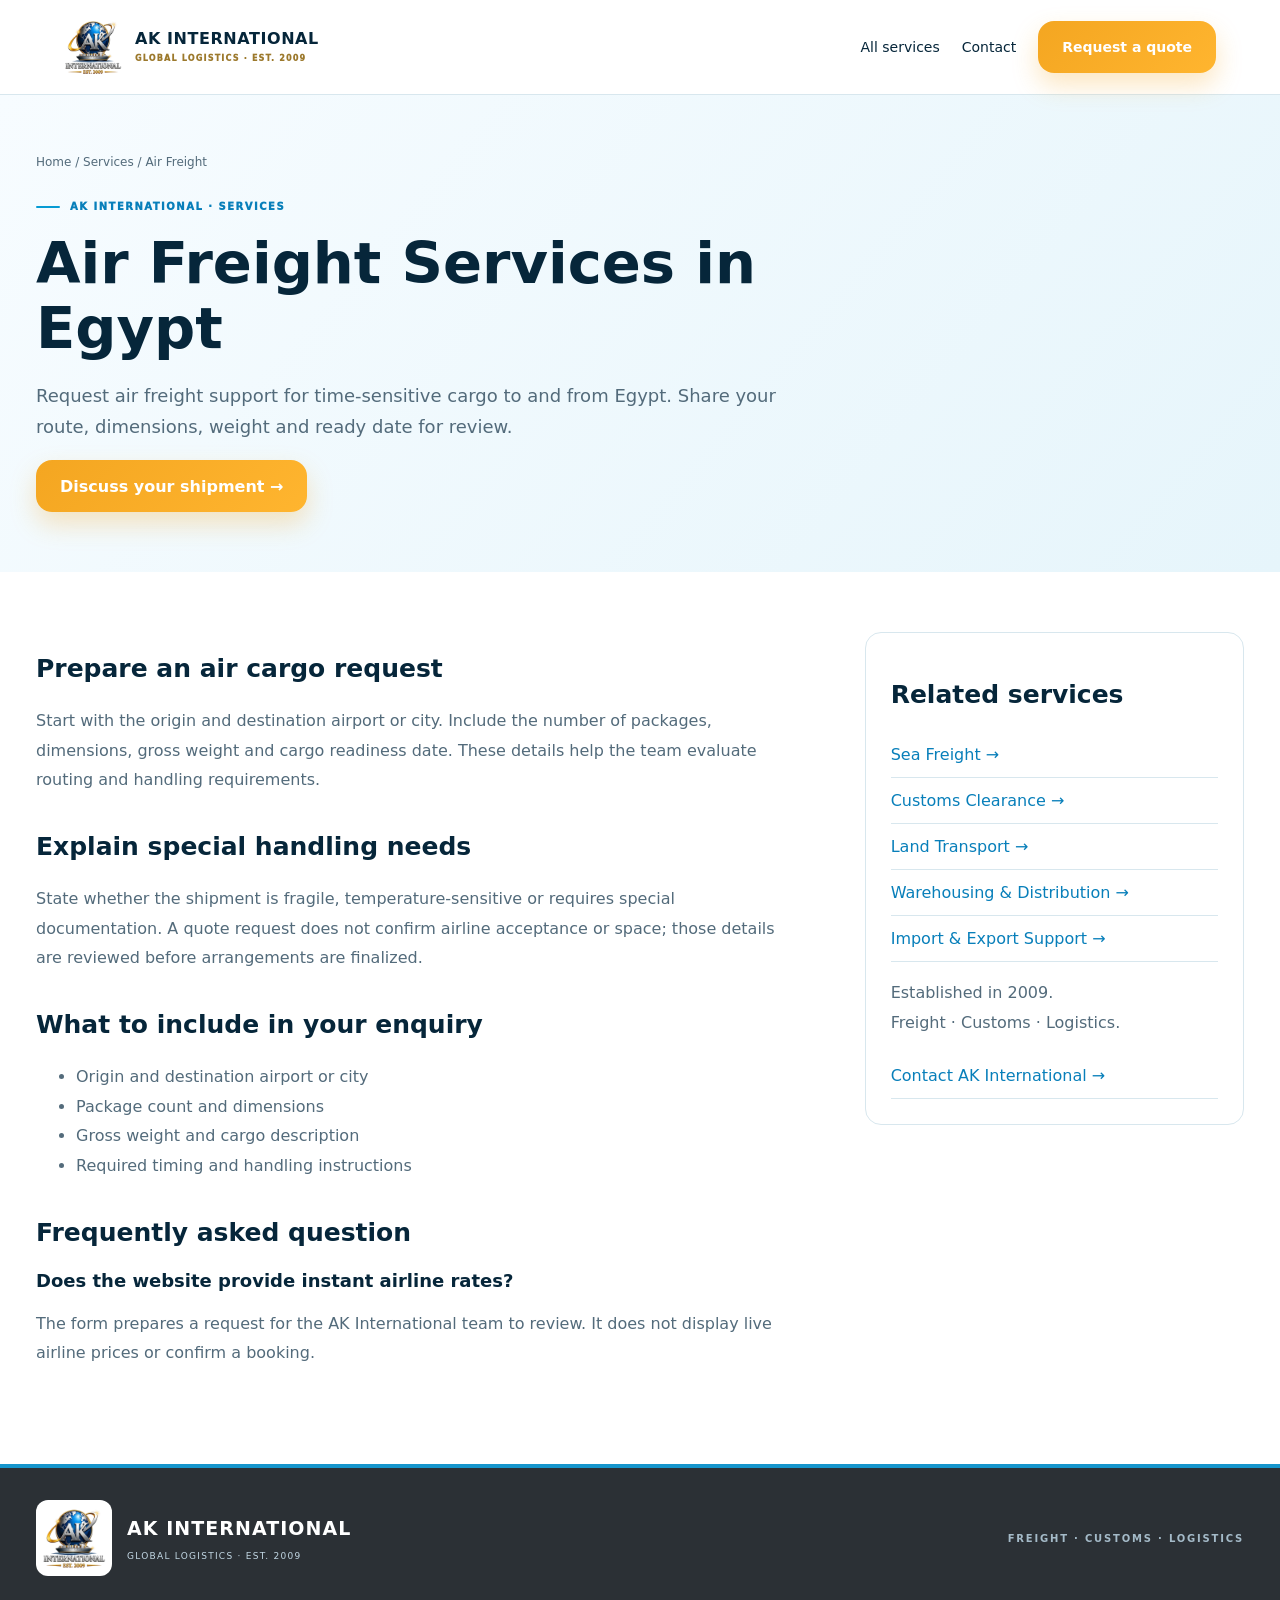
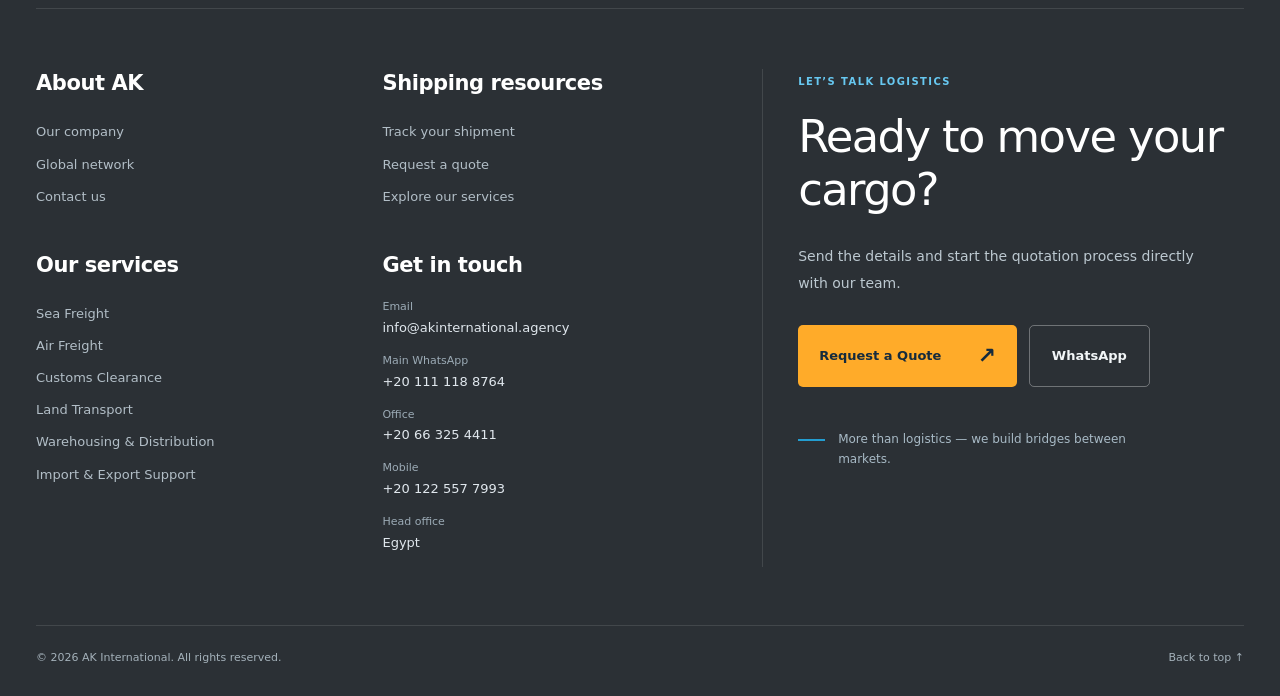
==== commit 4197aeb3: "Add files via upload" ====
--- a/services/air-freight.html
+++ b/services/air-freight.html
@@ -1,7 +1,7 @@
 <!doctype html><html lang="en" dir="ltr"><head><meta charset="utf-8"><meta name="viewport" content="width=device-width,initial-scale=1"><title>Air Freight Services in Egypt | AK International</title><meta name="description" content="Request air freight support for time-sensitive cargo to and from Egypt. Share your route, dimensions, weight and ready date for review."><meta name="robots" content="index,follow"><meta property="og:type" content="website"><meta property="og:title" content="Air Freight Services in Egypt | AK International"><meta property="og:description" content="Request air freight support for time-sensitive cargo to and from Egypt. Share your route, dimensions, weight and ready date for review."><meta property="og:locale" content="en_US"><link rel="icon" href="../assets/ak-logo.webp"><link rel="stylesheet" href="../assets/css/main.css"><link rel="stylesheet" href="../assets/css/services.css"><script type="application/ld+json">{"@context": "https://schema.org", "@type": "Service", "name": "Air Freight Services in Egypt", "description": "Request air freight support for time-sensitive cargo to and from Egypt. Share your route, dimensions, weight and ready date for review.", "provider": {"@type": "Organization", "name": "AK International"}, "areaServed": {"@type": "Country", "name": "Egypt"}}</script><link rel="stylesheet" href="../assets/css/footer.css"></head><body><header class="service-header"><a class="brand" href="../index.html"><img src="../assets/ak-logo.webp" width="58" height="58" alt="AK International"><span class="brand-copy"><strong>AK INTERNATIONAL</strong><span>GLOBAL LOGISTICS · EST. 2009</span></span></a><nav aria-label="Main"><a href="../index.html#services">All services</a><a href="../index.html#contact">Contact</a><a class="btn nav-cta" href="../index.html#quote">Request a quote</a></nav></header><main><div class="service-hero"><div class="container"><nav aria-label="Breadcrumb"><a href="../index.html">Home</a> / <a href="../index.html#services">Services</a> / Air Freight</nav><div class="kicker">AK INTERNATIONAL · SERVICES</div><h1>Air Freight Services in Egypt</h1><p>Request air freight support for time-sensitive cargo to and from Egypt. Share your route, dimensions, weight and ready date for review.</p><a class="btn nav-cta" href="../index.html#quote">Discuss your shipment →</a></div></div><div class="container service-body"><article><section><h2>Prepare an air cargo request</h2><p>Start with the origin and destination airport or city. Include the number of packages, dimensions, gross weight and cargo readiness date. These details help the team evaluate routing and handling requirements.</p></section><section><h2>Explain special handling needs</h2><p>State whether the shipment is fragile, temperature-sensitive or requires special documentation. A quote request does not confirm airline acceptance or space; those details are reviewed before arrangements are finalized.</p></section><section><h2>What to include in your enquiry</h2><ul><li>Origin and destination airport or city</li><li>Package count and dimensions</li><li>Gross weight and cargo description</li><li>Required timing and handling instructions</li></ul></section><section><h2>Frequently asked question</h2><h3>Does the website provide instant airline rates?</h3><p>The form prepares a request for the AK International team to review. It does not display live airline prices or confirm a booking.</p></section></article><aside><h2>Related services</h2><a href="./sea-freight.html">Sea Freight →</a><a href="./customs-clearance.html">Customs Clearance →</a><a href="./land-transport.html">Land Transport →</a><a href="./warehousing-distribution.html">Warehousing &amp; Distribution →</a><a href="./import-export-support.html">Import &amp; Export Support →</a><p>Established in 2009.<br>Freight · Customs · Logistics.</p><a href="../index.html#contact">Contact AK International →</a></aside></div></main><footer class="ak-footer"><div class="container">
 <div class="ak-footer-top"><a class="ak-footer-brand" href="../index.html"><img src="../assets/ak-logo.webp" alt="AK International" width="76" height="76" loading="lazy"><span><strong>AK INTERNATIONAL</strong><small>GLOBAL LOGISTICS · EST. 2009</small></span></a><span class="ak-footer-scope" data-footer-en="FREIGHT · CUSTOMS · LOGISTICS" data-footer-ar="شحن · جمارك · لوجستيات">FREIGHT · CUSTOMS · LOGISTICS</span></div>
 <div class="ak-footer-grid"><div class="ak-footer-stack"><nav aria-label="Company"><h2 data-footer-en="About AK" data-footer-ar="عن AK">About AK</h2><a href="../index.html#about" data-footer-en="Our company" data-footer-ar="شركتنا">Our company</a><a href="../index.html#network" data-footer-en="Global network" data-footer-ar="الشبكة العالمية">Global network</a><a href="../index.html#contact" data-footer-en="Contact us" data-footer-ar="تواصل معنا">Contact us</a></nav><nav aria-label="Services"><h2 data-footer-en="Our services" data-footer-ar="خدماتنا">Our services</h2><a href="../services/sea-freight.html" data-footer-en="Sea Freight" data-footer-ar="الشحن البحري">Sea Freight</a><a href="../services/air-freight.html" data-footer-en="Air Freight" data-footer-ar="الشحن الجوي">Air Freight</a><a href="../services/customs-clearance.html" data-footer-en="Customs Clearance" data-footer-ar="التخليص الجمركي">Customs Clearance</a><a href="../services/land-transport.html" data-footer-en="Land Transport" data-footer-ar="النقل البري">Land Transport</a><a href="../services/warehousing-distribution.html" data-footer-en="Warehousing & Distribution" data-footer-ar="التخزين والتوزيع">Warehousing & Distribution</a><a href="../services/import-export-support.html" data-footer-en="Import & Export Support" data-footer-ar="دعم الاستيراد والتصدير">Import & Export Support</a></nav></div>
-<div class="ak-footer-stack"><nav aria-label="Shipping tools"><h2 data-footer-en="Shipping resources" data-footer-ar="أدوات الشحن">Shipping resources</h2><a href="../index.html#tracking" data-footer-en="Track your shipment" data-footer-ar="تتبع شحنتك">Track your shipment</a><a href="../index.html#quote" data-footer-en="Request a quote" data-footer-ar="اطلب عرض سعر">Request a quote</a><a href="../index.html#services" data-footer-en="Explore our services" data-footer-ar="استكشف خدماتنا">Explore our services</a><a href="../privacy.html" data-footer-en="Privacy policy" data-footer-ar="سياسة الخصوصية">Privacy policy</a></nav><div class="ak-footer-contact"><h2 data-footer-en="Get in touch" data-footer-ar="للتواصل">Get in touch</h2><a href="https://wa.me/201111188764" target="_blank" rel="noopener noreferrer"><span data-footer-en="Main WhatsApp" data-footer-ar="واتساب الرئيسي">Main WhatsApp</span><b dir="ltr">+20 111 118 8764</b></a><a href="tel:+20663254411"><span data-footer-en="Office" data-footer-ar="المكتب">Office</span><b dir="ltr">+20 66 325 4411</b></a><a href="tel:+201225577993"><span data-footer-en="Mobile" data-footer-ar="الموبايل">Mobile</span><b dir="ltr">+20 122 557 7993</b></a><p><span data-footer-en="Head office" data-footer-ar="المكتب الرئيسي">Head office</span><b data-footer-en="Egypt" data-footer-ar="مصر">Egypt</b></p></div></div>
+<div class="ak-footer-stack"><nav aria-label="Shipping tools"><h2 data-footer-en="Shipping resources" data-footer-ar="أدوات الشحن">Shipping resources</h2><a href="../index.html#tracking" data-footer-en="Track your shipment" data-footer-ar="تتبع شحنتك">Track your shipment</a><a href="../index.html#quote" data-footer-en="Request a quote" data-footer-ar="اطلب عرض سعر">Request a quote</a><a href="../index.html#services" data-footer-en="Explore our services" data-footer-ar="استكشف خدماتنا">Explore our services</a></nav><div class="ak-footer-contact"><h2 data-footer-en="Get in touch" data-footer-ar="للتواصل">Get in touch</h2><a href="mailto:info@akinternational.agency"><span data-footer-en="Email" data-footer-ar="البريد الإلكتروني">Email</span><b dir="ltr">info@akinternational.agency</b></a><a href="https://wa.me/201111188764" target="_blank" rel="noopener noreferrer"><span data-footer-en="Main WhatsApp" data-footer-ar="واتساب الرئيسي">Main WhatsApp</span><b dir="ltr">+20 111 118 8764</b></a><a href="tel:+20663254411"><span data-footer-en="Office" data-footer-ar="المكتب">Office</span><b dir="ltr">+20 66 325 4411</b></a><a href="tel:+201225577993"><span data-footer-en="Mobile" data-footer-ar="الموبايل">Mobile</span><b dir="ltr">+20 122 557 7993</b></a><p><span data-footer-en="Head office" data-footer-ar="المكتب الرئيسي">Head office</span><b data-footer-en="Egypt" data-footer-ar="مصر">Egypt</b></p></div></div>
 <div class="ak-footer-feature"><span class="ak-footer-eyebrow" data-footer-en="LET’S TALK LOGISTICS" data-footer-ar="لنتحدث عن شحنتك">LET’S TALK LOGISTICS</span><h2 data-footer-en="Ready to move your cargo?" data-footer-ar="جاهز لشحن بضاعتك؟">Ready to move your cargo?</h2><p data-footer-en="Send the details and start the quotation process directly with our team." data-footer-ar="أرسل التفاصيل وابدأ طلب عرض السعر مباشرة مع فريقنا.">Send the details and start the quotation process directly with our team.</p><div class="ak-footer-actions"><a class="ak-footer-cta" href="../index.html#quote"><span data-footer-en="Request a Quote" data-footer-ar="اطلب عرض سعر">Request a Quote</span><span aria-hidden="true">↗</span></a><a class="ak-footer-whatsapp" href="https://wa.me/201111188764" target="_blank" rel="noopener noreferrer">WhatsApp</a></div><div class="ak-footer-feature-note"><span class="ak-footer-line"></span><span data-footer-en="More than logistics — we build bridges between markets." data-footer-ar="أكثر من مجرد لوجستيات — نبني جسورًا بين الأسواق.">More than logistics — we build bridges between markets.</span></div></div></div>
-<div class="ak-footer-bottom"><span>© <span id="year"></span> AK International. <span data-footer-en="All rights reserved." data-footer-ar="جميع الحقوق محفوظة.">All rights reserved.</span></span><a href="../privacy.html" data-footer-en="Privacy" data-footer-ar="الخصوصية">Privacy</a><a href="#" data-footer-en="Back to top ↑" data-footer-ar="العودة للأعلى ↑">Back to top ↑</a></div></div></footer><script defer src="../assets/js/backend.js"></script>
+<div class="ak-footer-bottom"><span>© <span id="year"></span> AK International. <span data-footer-en="All rights reserved." data-footer-ar="جميع الحقوق محفوظة.">All rights reserved.</span></span><a href="#" data-footer-en="Back to top ↑" data-footer-ar="العودة للأعلى ↑">Back to top ↑</a></div></div></footer><script defer src="../assets/js/backend.js"></script>
 <script defer src="../assets/js/footer.js"></script></body></html>
--- a/assets/css/main.css
+++ b/assets/css/main.css
@@ -909,6 +909,7 @@
   font-size:21px;
   line-height:1
 }
+.port-option-flag img{width:30px;height:22px;object-fit:contain;display:block}
 .port-option-copy{min-width:0}
 .port-name{
   display:block;
@@ -1068,3 +1069,53 @@
 }
 
 .service-detail-link{display:inline-block;margin-top:18px;color:var(--blue-deep);font-size:13px;font-weight:750;text-decoration:underline;text-underline-offset:4px}
+
+
+/* V4.37 — image-led service cards. Scoped to home Services only. */
+.service-photo-cards{align-items:stretch}
+.service-photo-card{position:relative;display:flex;flex-direction:column;min-width:0;overflow:hidden;padding:0;isolation:isolate;transition:transform .23s ease,box-shadow .23s ease,border-color .23s ease}
+.service-photo-card .service-photo{width:100%;aspect-ratio:16/9;overflow:hidden;background:#e9f1f5}
+.service-photo-card .service-photo img{display:block;width:100%;height:100%;object-fit:cover;transition:transform .45s ease}
+.service-photo-card .service-card-content{display:flex;flex:1;flex-direction:column;padding:22px 24px 24px}
+.service-photo-card h3{margin:0 0 10px;line-height:1.35}
+.service-photo-card p{flex:1}
+.service-photo-card .service-detail-link{position:static;margin-top:18px;text-decoration:none;align-self:flex-start;transition:color .2s ease,text-decoration-color .2s ease}
+.service-photo-card .service-detail-link::after{content:"";position:absolute;inset:0;z-index:2}
+.service-photo-card:has(.service-detail-link){cursor:pointer}
+.service-photo-card:hover,.service-photo-card:focus-within{transform:translateY(-4px);box-shadow:0 17px 36px rgba(17,73,98,.13);border-color:#bfd9e7}
+.service-photo-card:hover .service-photo img,.service-photo-card:focus-within .service-photo img{transform:scale(1.035)}
+.service-photo-card:hover .service-detail-link,.service-photo-card:focus-within .service-detail-link{text-decoration:underline;text-underline-offset:4px}
+.service-photo-card .service-detail-link:focus-visible{outline:none}
+.service-photo-card:has(.service-detail-link:focus-visible){outline:3px solid var(--blue);outline-offset:3px}
+@media(max-width:600px){.service-photo-card .service-card-content{padding:19px 20px 21px}}
+@media(prefers-reduced-motion:reduce){.service-photo-card,.service-photo-card .service-photo img,.service-photo-card .service-detail-link{transition:none}.service-photo-card:hover,.service-photo-card:focus-within{transform:none}.service-photo-card:hover .service-photo img,.service-photo-card:focus-within .service-photo img{transform:none}}
+
+/* V4.39 — Full-bleed network background. Scoped only to the network console. */
+.network-console.network-console-photo{
+  position:relative;isolation:isolate;overflow:hidden;
+  display:flex;flex-direction:column;justify-content:space-between;
+  min-height:clamp(280px,30vw,390px);padding:20px 22px;
+  background:#092e58 url("../images/network/egypt-global-routes.webp") center center / cover no-repeat;
+  border-color:#c5d8e6;
+}
+.network-console.network-console-photo::before{
+  content:"";position:absolute;inset:0;z-index:-1;pointer-events:none;
+  background:linear-gradient(180deg,rgba(6,27,50,.66) 0%,rgba(6,27,50,0) 22%,rgba(6,27,50,0) 72%,rgba(6,27,50,.75) 100%);
+}
+.network-console-photo .network-console-head,
+.network-console-photo .network-console-foot{position:relative;z-index:1}
+.network-console-photo .network-console-head>span:first-child{color:#fff;text-shadow:0 1px 4px rgba(0,0,0,.5)}
+.network-console-photo .network-status{color:#e5fff3;text-shadow:0 1px 4px rgba(0,0,0,.5)}
+.network-console-photo .network-console-foot span{color:#fff;background:rgba(7,31,57,.66);border-color:rgba(255,255,255,.28);backdrop-filter:blur(4px)}
+@media(max-width:700px){
+  .network-console.network-console-photo{min-height:285px;padding:15px;background-position:50% 50%}
+  .network-console-photo .network-console-head{gap:7px}
+  .network-console-photo .network-console-foot{gap:5px}
+  .network-console-photo .network-console-foot span{padding:6px 8px;font-size:7px}
+}
+
+/* V4.43 — H1 typography only; V4.40 design and behavior preserved. */
+.hero h1{max-width:1200px;font-size:clamp(36px,4.45vw,68px);line-height:1.13;letter-spacing:-.035em;text-wrap:balance}
+.hero h1>.hero-title-accent{margin-top:.12em;font-size:.88em;line-height:1.18}
+@media(max-width:700px){.hero h1{font-size:clamp(32px,7.4vw,49px);line-height:1.16;letter-spacing:-.025em}.hero h1>.hero-title-accent{font-size:.90em;margin-top:.16em}}
+html[dir="rtl"] .hero h1{line-height:1.2;letter-spacing:0}
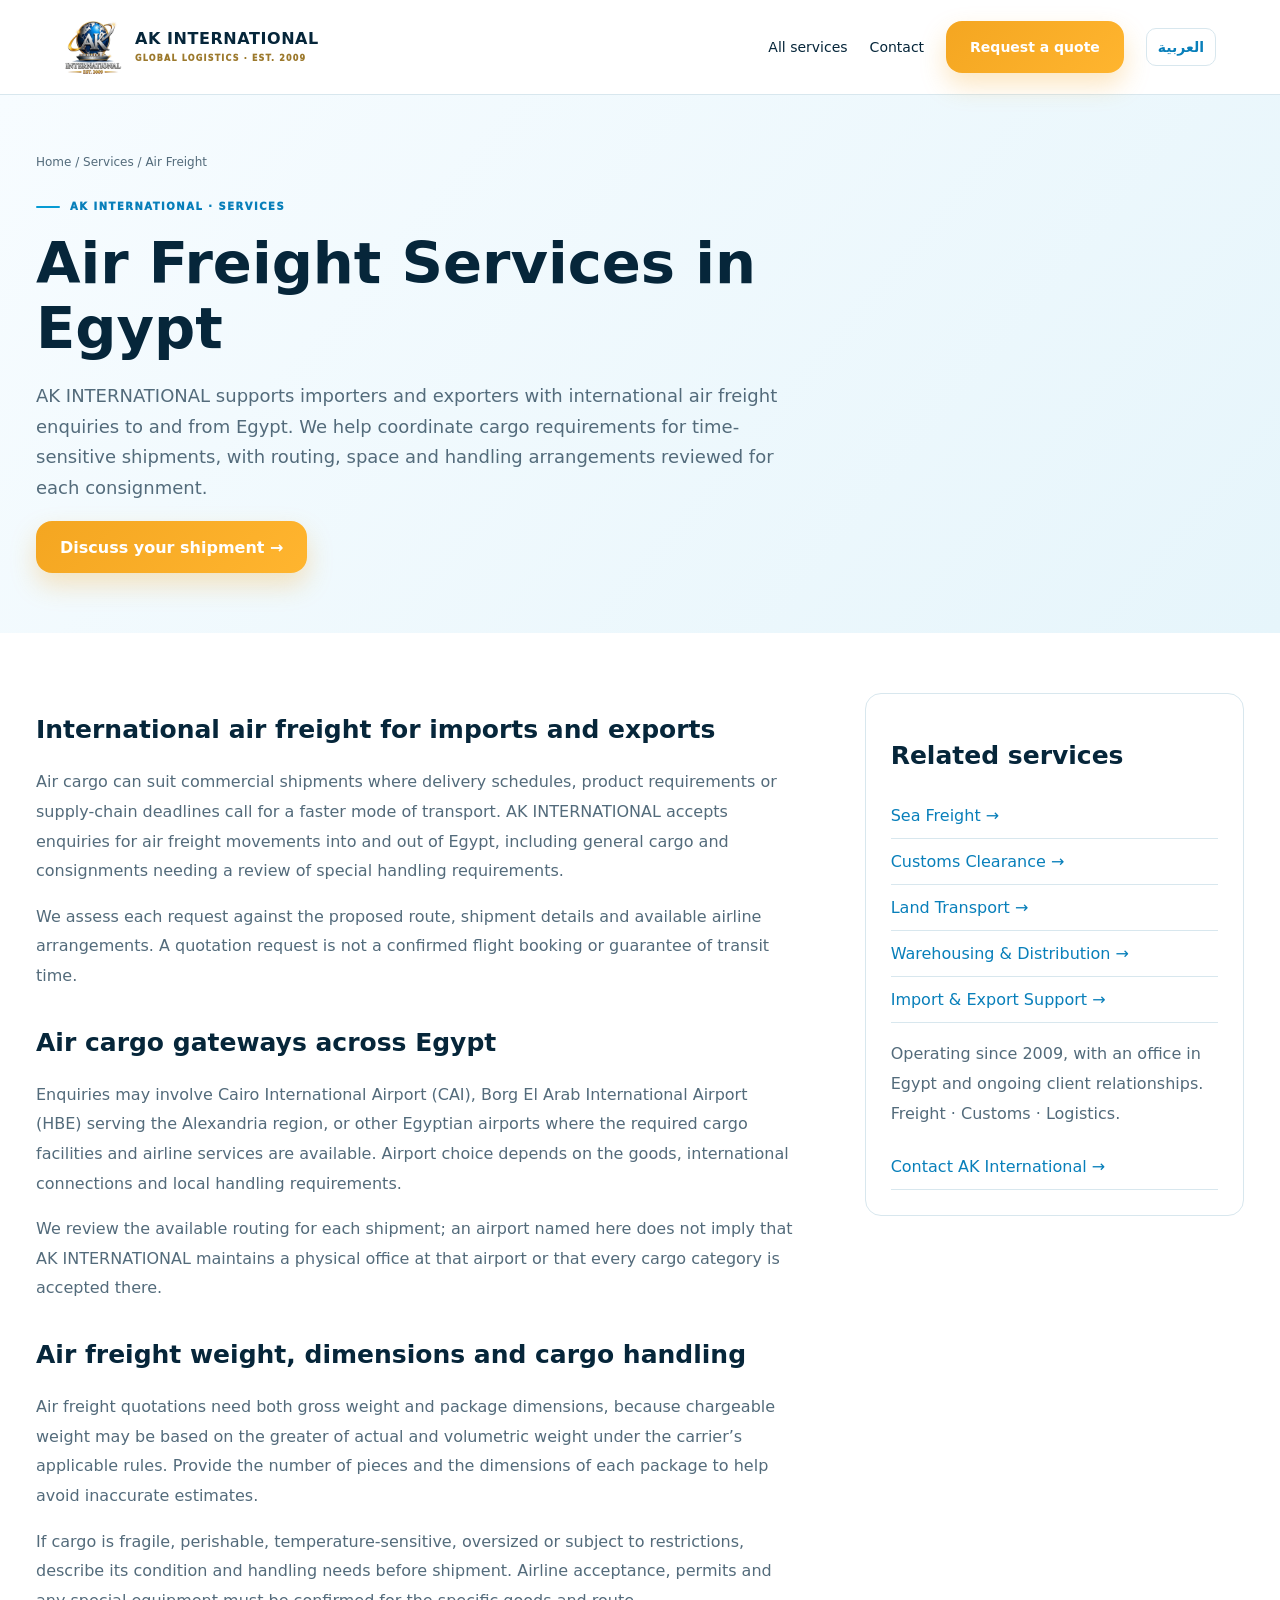
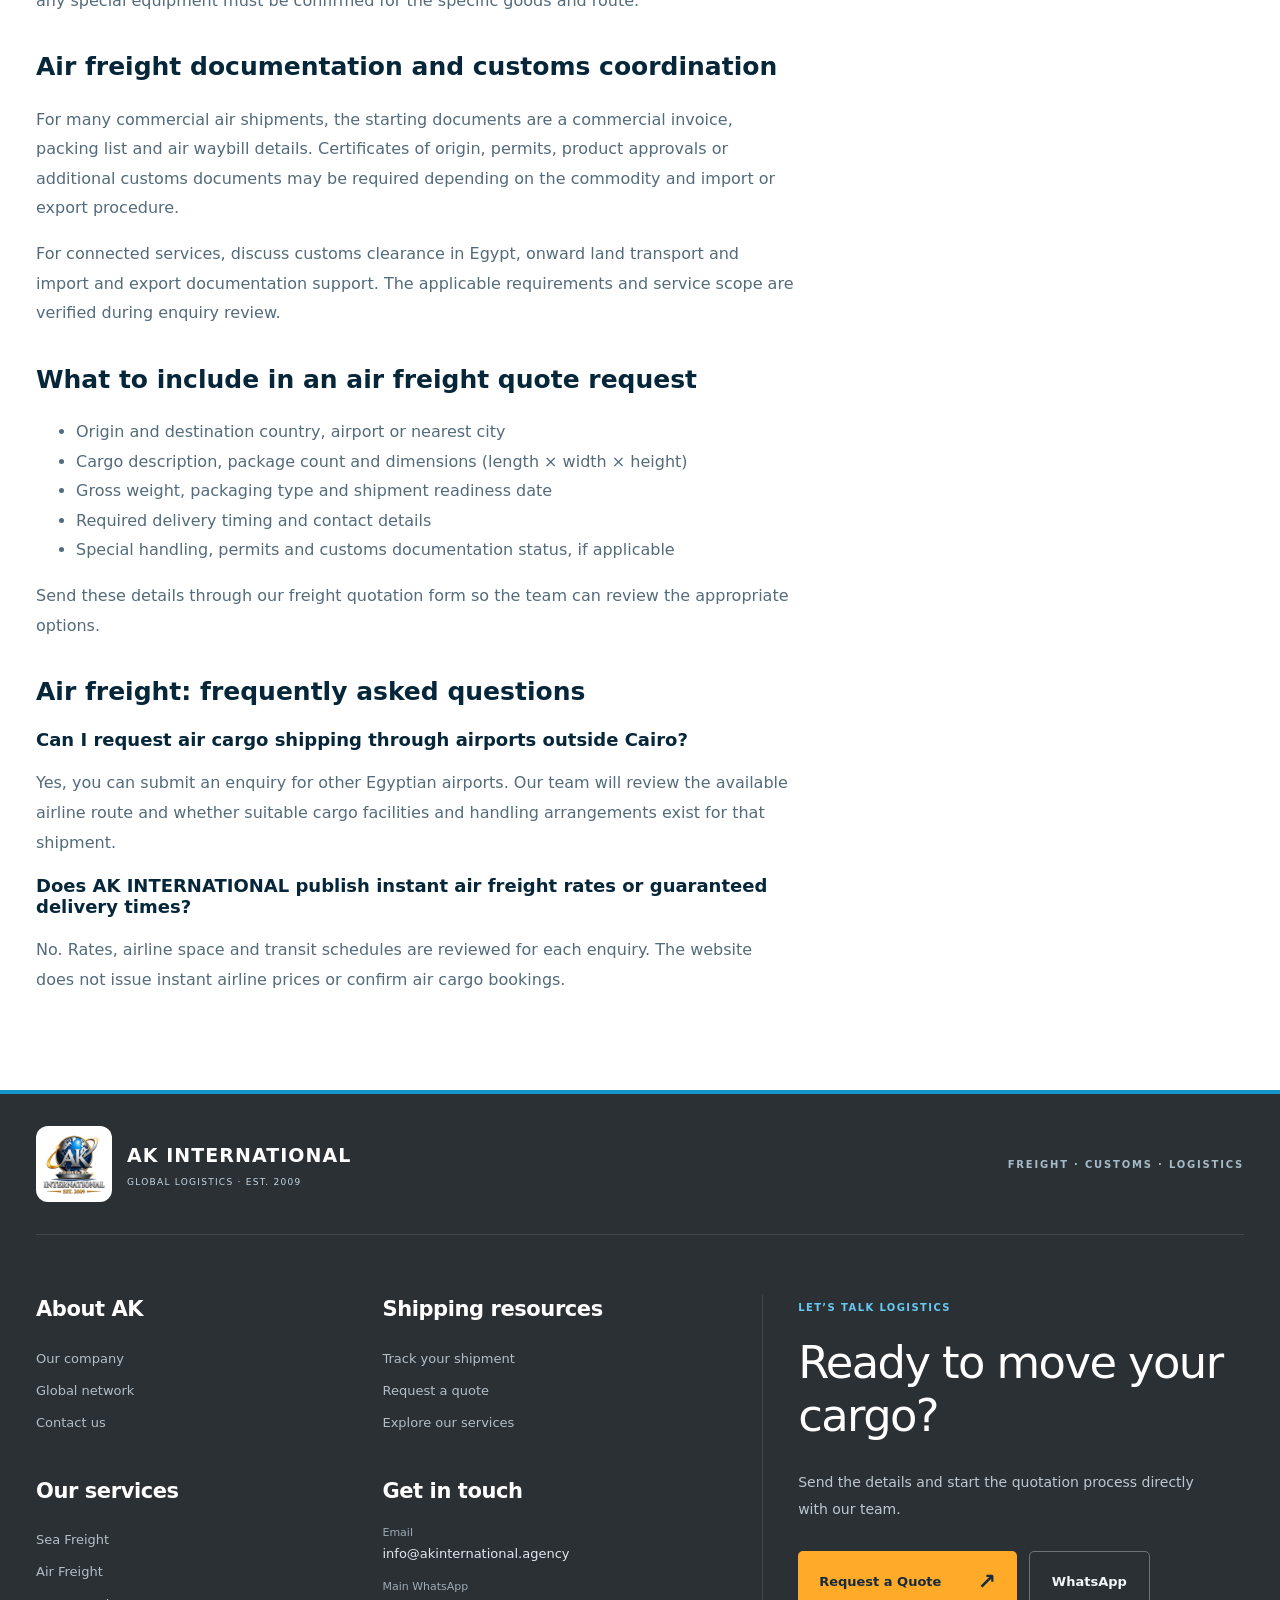
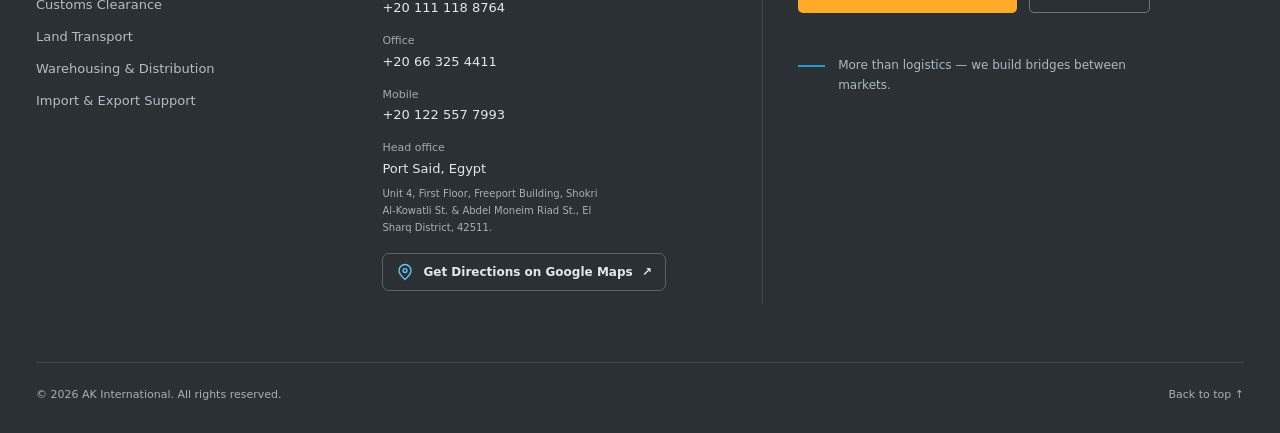
==== commit 206b1305: "Add files via upload" ====
--- a/services/air-freight.html
+++ b/services/air-freight.html
@@ -1,7 +1,51 @@
-<!doctype html><html lang="en" dir="ltr"><head><meta charset="utf-8"><meta name="viewport" content="width=device-width,initial-scale=1"><title>Air Freight Services in Egypt | AK International</title><meta name="description" content="Request air freight support for time-sensitive cargo to and from Egypt. Share your route, dimensions, weight and ready date for review."><meta name="robots" content="index,follow"><meta property="og:type" content="website"><meta property="og:title" content="Air Freight Services in Egypt | AK International"><meta property="og:description" content="Request air freight support for time-sensitive cargo to and from Egypt. Share your route, dimensions, weight and ready date for review."><meta property="og:locale" content="en_US"><link rel="icon" href="../assets/ak-logo.webp"><link rel="stylesheet" href="../assets/css/main.css"><link rel="stylesheet" href="../assets/css/services.css"><script type="application/ld+json">{"@context": "https://schema.org", "@type": "Service", "name": "Air Freight Services in Egypt", "description": "Request air freight support for time-sensitive cargo to and from Egypt. Share your route, dimensions, weight and ready date for review.", "provider": {"@type": "Organization", "name": "AK International"}, "areaServed": {"@type": "Country", "name": "Egypt"}}</script><link rel="stylesheet" href="../assets/css/footer.css"></head><body><header class="service-header"><a class="brand" href="../index.html"><img src="../assets/ak-logo.webp" width="58" height="58" alt="AK International"><span class="brand-copy"><strong>AK INTERNATIONAL</strong><span>GLOBAL LOGISTICS · EST. 2009</span></span></a><nav aria-label="Main"><a href="../index.html#services">All services</a><a href="../index.html#contact">Contact</a><a class="btn nav-cta" href="../index.html#quote">Request a quote</a></nav></header><main><div class="service-hero"><div class="container"><nav aria-label="Breadcrumb"><a href="../index.html">Home</a> / <a href="../index.html#services">Services</a> / Air Freight</nav><div class="kicker">AK INTERNATIONAL · SERVICES</div><h1>Air Freight Services in Egypt</h1><p>Request air freight support for time-sensitive cargo to and from Egypt. Share your route, dimensions, weight and ready date for review.</p><a class="btn nav-cta" href="../index.html#quote">Discuss your shipment →</a></div></div><div class="container service-body"><article><section><h2>Prepare an air cargo request</h2><p>Start with the origin and destination airport or city. Include the number of packages, dimensions, gross weight and cargo readiness date. These details help the team evaluate routing and handling requirements.</p></section><section><h2>Explain special handling needs</h2><p>State whether the shipment is fragile, temperature-sensitive or requires special documentation. A quote request does not confirm airline acceptance or space; those details are reviewed before arrangements are finalized.</p></section><section><h2>What to include in your enquiry</h2><ul><li>Origin and destination airport or city</li><li>Package count and dimensions</li><li>Gross weight and cargo description</li><li>Required timing and handling instructions</li></ul></section><section><h2>Frequently asked question</h2><h3>Does the website provide instant airline rates?</h3><p>The form prepares a request for the AK International team to review. It does not display live airline prices or confirm a booking.</p></section></article><aside><h2>Related services</h2><a href="./sea-freight.html">Sea Freight →</a><a href="./customs-clearance.html">Customs Clearance →</a><a href="./land-transport.html">Land Transport →</a><a href="./warehousing-distribution.html">Warehousing &amp; Distribution →</a><a href="./import-export-support.html">Import &amp; Export Support →</a><p>Established in 2009.<br>Freight · Customs · Logistics.</p><a href="../index.html#contact">Contact AK International →</a></aside></div></main><footer class="ak-footer"><div class="container">
+<!doctype html><html lang="en" dir="ltr"><head><meta charset="utf-8"><meta name="viewport" content="width=device-width,initial-scale=1"><title>Air Freight Services in Egypt | Air Cargo | AK INTERNATIONAL</title><meta name="description" content="Air freight forwarding for commercial cargo to and from Egypt. Discuss airport routing, cargo weight, dimensions and customs needs. Request a tailored quote."><meta name="robots" content="index,follow"><meta property="og:type" content="website"><meta property="og:title" content="Air Freight Services in Egypt | Air Cargo | AK INTERNATIONAL"><meta property="og:description" content="Air freight forwarding for commercial cargo to and from Egypt. Discuss airport routing, cargo weight, dimensions and customs needs. Request a tailored quote."><meta property="og:locale" content="en_US"><link rel="icon" href="../assets/ak-logo.webp"><link rel="stylesheet" href="../assets/css/main.css"><link rel="stylesheet" href="../assets/css/services.css"><script type="application/ld+json">
+{
+  "@context": "https://schema.org",
+  "@type": "Service",
+  "name": "Air Freight Services in Egypt",
+  "description": "Air freight forwarding for commercial cargo to and from Egypt. Discuss airport routing, cargo weight, dimensions and customs needs. Request a tailored quote.",
+  "provider": {
+    "@id": "https://akinternational.agency/#organization"
+  },
+  "areaServed": {
+    "@type": "Country",
+    "name": "Egypt"
+  },
+  "@id": "https://akinternational.agency/services/air-freight.html#service",
+  "url": "https://akinternational.agency/services/air-freight.html"
+}
+</script><link rel="stylesheet" href="../assets/css/footer.css"> <link rel="canonical" href="https://akinternational.agency/services/air-freight.html">
+ <meta property="og:url" content="https://akinternational.agency/services/air-freight.html">
+ <meta property="og:image" content="https://akinternational.agency/assets/ak-logo.webp">
+ <meta name="twitter:image" content="https://akinternational.agency/assets/ak-logo.webp">
+<link rel="alternate" hreflang="en" href="https://akinternational.agency/services/air-freight.html">
+<link rel="alternate" hreflang="ar" href="https://akinternational.agency/ar/services/air-freight.html">
+<link rel="alternate" hreflang="x-default" href="https://akinternational.agency/services/air-freight.html">
+</head><body><header class="service-header"><a class="brand" href="../index.html"><img src="../assets/ak-logo.webp" width="58" height="58" alt="AK International"><span class="brand-copy"><strong>AK INTERNATIONAL</strong><span>GLOBAL LOGISTICS · EST. 2009</span></span></a><nav aria-label="Main"><a href="../index.html#services">All services</a><a href="../index.html#contact">Contact</a><a class="btn nav-cta" href="../index.html#quote">Request a quote</a><a class="service-language-switch" lang="ar" dir="rtl" href="../ar/services/air-freight.html" aria-label="العربية">العربية</a></nav></header><main><div class="service-hero"><div class="container"><nav aria-label="Breadcrumb"><a href="../index.html">Home</a> / <a href="../index.html#services">Services</a> / Air Freight</nav><div class="kicker">AK INTERNATIONAL · SERVICES</div><h1>Air Freight Services in Egypt</h1><p>AK INTERNATIONAL supports importers and exporters with international air freight enquiries to and from Egypt. We help coordinate cargo requirements for time-sensitive shipments, with routing, space and handling arrangements reviewed for each consignment.</p><a class="btn nav-cta" href="../index.html#quote">Discuss your shipment →</a></div></div><div class="container service-body"><article>
+<section><h2>International air freight for imports and exports</h2>
+<p>Air cargo can suit commercial shipments where delivery schedules, product requirements or supply-chain deadlines call for a faster mode of transport. AK INTERNATIONAL accepts enquiries for air freight movements into and out of Egypt, including general cargo and consignments needing a review of special handling requirements.</p>
+<p>We assess each request against the proposed route, shipment details and available airline arrangements. A quotation request is not a confirmed flight booking or guarantee of transit time.</p></section>
+<section><h2>Air cargo gateways across Egypt</h2>
+<p>Enquiries may involve Cairo International Airport (CAI), Borg El Arab International Airport (HBE) serving the Alexandria region, or other Egyptian airports where the required cargo facilities and airline services are available. Airport choice depends on the goods, international connections and local handling requirements.</p>
+<p>We review the available routing for each shipment; an airport named here does not imply that AK INTERNATIONAL maintains a physical office at that airport or that every cargo category is accepted there.</p></section>
+<section><h2>Air freight weight, dimensions and cargo handling</h2>
+<p>Air freight quotations need both gross weight and package dimensions, because chargeable weight may be based on the greater of actual and volumetric weight under the carrier’s applicable rules. Provide the number of pieces and the dimensions of each package to help avoid inaccurate estimates.</p>
+<p>If cargo is fragile, perishable, temperature-sensitive, oversized or subject to restrictions, describe its condition and handling needs before shipment. Airline acceptance, permits and any special equipment must be confirmed for the specific goods and route.</p></section>
+<section><h2>Air freight documentation and customs coordination</h2>
+<p>For many commercial air shipments, the starting documents are a commercial invoice, packing list and air waybill details. Certificates of origin, permits, product approvals or additional customs documents may be required depending on the commodity and import or export procedure.</p>
+<p>For connected services, discuss <a href="./customs-clearance.html">customs clearance in Egypt</a>, <a href="./land-transport.html">onward land transport</a> and <a href="./import-export-support.html">import and export documentation support</a>. The applicable requirements and service scope are verified during enquiry review.</p></section>
+<section><h2>What to include in an air freight quote request</h2>
+<ul><li>Origin and destination country, airport or nearest city</li><li>Cargo description, package count and dimensions (length × width × height)</li><li>Gross weight, packaging type and shipment readiness date</li><li>Required delivery timing and contact details</li><li>Special handling, permits and customs documentation status, if applicable</li></ul>
+<p>Send these details through our <a href="../index.html#quote">freight quotation form</a> so the team can review the appropriate options.</p></section>
+<section><h2>Air freight: frequently asked questions</h2>
+<h3>Can I request air cargo shipping through airports outside Cairo?</h3>
+<p>Yes, you can submit an enquiry for other Egyptian airports. Our team will review the available airline route and whether suitable cargo facilities and handling arrangements exist for that shipment.</p>
+<h3>Does AK INTERNATIONAL publish instant air freight rates or guaranteed delivery times?</h3>
+<p>No. Rates, airline space and transit schedules are reviewed for each enquiry. The website does not issue instant airline prices or confirm air cargo bookings.</p></section>
+</article><aside><h2>Related services</h2><a href="./sea-freight.html">Sea Freight →</a><a href="./customs-clearance.html">Customs Clearance →</a><a href="./land-transport.html">Land Transport →</a><a href="./warehousing-distribution.html">Warehousing &amp; Distribution →</a><a href="./import-export-support.html">Import &amp; Export Support →</a><p>Operating since 2009, with an office in Egypt and ongoing client relationships.<br>Freight · Customs · Logistics.</p><a href="../index.html#contact">Contact AK International →</a></aside></div></main><footer class="ak-footer"><div class="container">
 <div class="ak-footer-top"><a class="ak-footer-brand" href="../index.html"><img src="../assets/ak-logo.webp" alt="AK International" width="76" height="76" loading="lazy"><span><strong>AK INTERNATIONAL</strong><small>GLOBAL LOGISTICS · EST. 2009</small></span></a><span class="ak-footer-scope" data-footer-en="FREIGHT · CUSTOMS · LOGISTICS" data-footer-ar="شحن · جمارك · لوجستيات">FREIGHT · CUSTOMS · LOGISTICS</span></div>
 <div class="ak-footer-grid"><div class="ak-footer-stack"><nav aria-label="Company"><h2 data-footer-en="About AK" data-footer-ar="عن AK">About AK</h2><a href="../index.html#about" data-footer-en="Our company" data-footer-ar="شركتنا">Our company</a><a href="../index.html#network" data-footer-en="Global network" data-footer-ar="الشبكة العالمية">Global network</a><a href="../index.html#contact" data-footer-en="Contact us" data-footer-ar="تواصل معنا">Contact us</a></nav><nav aria-label="Services"><h2 data-footer-en="Our services" data-footer-ar="خدماتنا">Our services</h2><a href="../services/sea-freight.html" data-footer-en="Sea Freight" data-footer-ar="الشحن البحري">Sea Freight</a><a href="../services/air-freight.html" data-footer-en="Air Freight" data-footer-ar="الشحن الجوي">Air Freight</a><a href="../services/customs-clearance.html" data-footer-en="Customs Clearance" data-footer-ar="التخليص الجمركي">Customs Clearance</a><a href="../services/land-transport.html" data-footer-en="Land Transport" data-footer-ar="النقل البري">Land Transport</a><a href="../services/warehousing-distribution.html" data-footer-en="Warehousing & Distribution" data-footer-ar="التخزين والتوزيع">Warehousing & Distribution</a><a href="../services/import-export-support.html" data-footer-en="Import & Export Support" data-footer-ar="دعم الاستيراد والتصدير">Import & Export Support</a></nav></div>
-<div class="ak-footer-stack"><nav aria-label="Shipping tools"><h2 data-footer-en="Shipping resources" data-footer-ar="أدوات الشحن">Shipping resources</h2><a href="../index.html#tracking" data-footer-en="Track your shipment" data-footer-ar="تتبع شحنتك">Track your shipment</a><a href="../index.html#quote" data-footer-en="Request a quote" data-footer-ar="اطلب عرض سعر">Request a quote</a><a href="../index.html#services" data-footer-en="Explore our services" data-footer-ar="استكشف خدماتنا">Explore our services</a></nav><div class="ak-footer-contact"><h2 data-footer-en="Get in touch" data-footer-ar="للتواصل">Get in touch</h2><a href="mailto:info@akinternational.agency"><span data-footer-en="Email" data-footer-ar="البريد الإلكتروني">Email</span><b dir="ltr">info@akinternational.agency</b></a><a href="https://wa.me/201111188764" target="_blank" rel="noopener noreferrer"><span data-footer-en="Main WhatsApp" data-footer-ar="واتساب الرئيسي">Main WhatsApp</span><b dir="ltr">+20 111 118 8764</b></a><a href="tel:+20663254411"><span data-footer-en="Office" data-footer-ar="المكتب">Office</span><b dir="ltr">+20 66 325 4411</b></a><a href="tel:+201225577993"><span data-footer-en="Mobile" data-footer-ar="الموبايل">Mobile</span><b dir="ltr">+20 122 557 7993</b></a><p><span data-footer-en="Head office" data-footer-ar="المكتب الرئيسي">Head office</span><b data-footer-en="Egypt" data-footer-ar="مصر">Egypt</b></p></div></div>
+<div class="ak-footer-stack"><nav aria-label="Shipping tools"><h2 data-footer-en="Shipping resources" data-footer-ar="أدوات الشحن">Shipping resources</h2><a href="../index.html#tracking" data-footer-en="Track your shipment" data-footer-ar="تتبع شحنتك">Track your shipment</a><a href="../index.html#quote" data-footer-en="Request a quote" data-footer-ar="اطلب عرض سعر">Request a quote</a><a href="../index.html#services" data-footer-en="Explore our services" data-footer-ar="استكشف خدماتنا">Explore our services</a></nav><div class="ak-footer-contact"><h2 data-footer-en="Get in touch" data-footer-ar="للتواصل">Get in touch</h2><a href="mailto:info@akinternational.agency"><span data-footer-en="Email" data-footer-ar="البريد الإلكتروني">Email</span><b dir="ltr">info@akinternational.agency</b></a><a href="https://wa.me/201111188764" target="_blank" rel="noopener noreferrer"><span data-footer-en="Main WhatsApp" data-footer-ar="واتساب الرئيسي">Main WhatsApp</span><b dir="ltr">+20 111 118 8764</b></a><a href="tel:+20663254411"><span data-footer-en="Office" data-footer-ar="المكتب">Office</span><b dir="ltr">+20 66 325 4411</b></a><a href="tel:+201225577993"><span data-footer-en="Mobile" data-footer-ar="الموبايل">Mobile</span><b dir="ltr">+20 122 557 7993</b></a><p><span data-footer-en="Head office" data-footer-ar="المكتب الرئيسي">Head office</span><b data-footer-en="Port Said, Egypt" data-footer-ar="بورسعيد، مصر">Port Said, Egypt</b><small data-footer-en="Unit 4, First Floor, Freeport Building, Shokri Al-Kowatli St. &amp; Abdel Moneim Riad St., El Sharq District, 42511." data-footer-ar="الوحدة رقم ٤، الدور الأول العلوي، عمارة الفريبور، تقاطع شارعي شكري القوتلي وعبد المنعم رياض، حي الشرق، الرمز البريدي ٤٢٥١١.">Unit 4, First Floor, Freeport Building, Shokri Al-Kowatli St. &amp; Abdel Moneim Riad St., El Sharq District, 42511.</small></p><a class="ak-footer-directions" href="https://www.google.com/maps/dir/?api=1&destination=31.2600109%2C32.3107309&travelmode=driving" target="_blank" rel="noopener noreferrer"><svg aria-hidden="true" viewBox="0 0 24 24" fill="none" stroke="currentColor" stroke-width="1.8" stroke-linecap="round" stroke-linejoin="round"><path d="M20 10c0 5-8 12-8 12S4 15 4 10a8 8 0 1 1 16 0Z"/><circle cx="12" cy="10" r="2.6"/></svg><span data-footer-en="Get Directions on Google Maps" data-footer-ar="الاتجاهات على خرائط Google">Get Directions on Google Maps</span><span class="ak-footer-directions-arrow" aria-hidden="true">↗</span></a></div></div>
 <div class="ak-footer-feature"><span class="ak-footer-eyebrow" data-footer-en="LET’S TALK LOGISTICS" data-footer-ar="لنتحدث عن شحنتك">LET’S TALK LOGISTICS</span><h2 data-footer-en="Ready to move your cargo?" data-footer-ar="جاهز لشحن بضاعتك؟">Ready to move your cargo?</h2><p data-footer-en="Send the details and start the quotation process directly with our team." data-footer-ar="أرسل التفاصيل وابدأ طلب عرض السعر مباشرة مع فريقنا.">Send the details and start the quotation process directly with our team.</p><div class="ak-footer-actions"><a class="ak-footer-cta" href="../index.html#quote"><span data-footer-en="Request a Quote" data-footer-ar="اطلب عرض سعر">Request a Quote</span><span aria-hidden="true">↗</span></a><a class="ak-footer-whatsapp" href="https://wa.me/201111188764" target="_blank" rel="noopener noreferrer">WhatsApp</a></div><div class="ak-footer-feature-note"><span class="ak-footer-line"></span><span data-footer-en="More than logistics — we build bridges between markets." data-footer-ar="أكثر من مجرد لوجستيات — نبني جسورًا بين الأسواق.">More than logistics — we build bridges between markets.</span></div></div></div>
 <div class="ak-footer-bottom"><span>© <span id="year"></span> AK International. <span data-footer-en="All rights reserved." data-footer-ar="جميع الحقوق محفوظة.">All rights reserved.</span></span><a href="#" data-footer-en="Back to top ↑" data-footer-ar="العودة للأعلى ↑">Back to top ↑</a></div></div></footer><script defer src="../assets/js/backend.js"></script>
 <script defer src="../assets/js/footer.js"></script></body></html>
--- a/assets/css/main.css
+++ b/assets/css/main.css
@@ -31,7 +31,22 @@
 .network-section{background:#f4f7fb;border-block:1px solid #e7edf4}.network-grid{display:grid;grid-template-columns:.78fr 1.22fr;gap:62px;align-items:center}.network-copy h2{margin:0 0 16px;font-size:clamp(34px,3.7vw,52px);line-height:1.05;letter-spacing:-.03em}.network-copy>p{max-width:520px;color:#708296;font-size:14px;line-height:1.75}.network-points{display:grid;grid-template-columns:repeat(2,1fr);gap:9px;margin-top:24px}.network-points div{padding:13px 0;border-top:1px solid #dae4ee}.network-points b{display:block;margin-bottom:3px;font-size:12px}.network-points span{color:#8696a5;font-size:10px}.network-console{padding:23px;border:1px solid #dce6f0;border-radius:26px;background:#fff;box-shadow:0 22px 50px rgba(23,57,92,.08)}.network-console-head,.network-console-foot{display:flex;align-items:center;justify-content:space-between;gap:15px}.network-console-head>span:first-child{color:#31506d;font-size:9px;font-weight:950;letter-spacing:.14em}.network-status{display:flex;align-items:center;gap:7px;color:#27845e;font-size:8px;font-weight:950}.network-status i{width:7px;height:7px;border-radius:50%;background:#3fc48b}.route-canvas{position:relative;height:350px;margin:18px 0;border-radius:20px;overflow:hidden;background:linear-gradient(rgba(73,128,184,.045) 1px,transparent 1px),linear-gradient(90deg,rgba(73,128,184,.045) 1px,transparent 1px),radial-gradient(circle at 50% 50%,rgba(55,133,236,.10),transparent 38%),#f7faff;background-size:26px 26px,26px 26px,auto,auto}.route-canvas svg{position:absolute;inset:0;width:100%;height:100%}.route-path{fill:none;stroke:url(#routeBlue);stroke-width:2.4;stroke-dasharray:7 7}.route-path-soft{opacity:.55}.route-dot{fill:#5d9ff1;stroke:#fff;stroke-width:4}.route-hub{fill:#1769e0;stroke:#dcecff;stroke-width:8}.route-label{position:absolute;padding:8px 10px;border:1px solid #dbe7f2;border-radius:10px;background:rgba(255,255,255,.92);box-shadow:0 7px 18px rgba(25,61,97,.07);color:#526a80;font-size:8px;font-weight:850}.route-egypt{left:50%;top:50%;transform:translate(-50%,18px);text-align:center}.route-egypt span{color:#1769e0;font-weight:950}.route-egypt strong{display:block;margin-top:2px;color:#8b9aa7;font-size:7px}.route-europe{left:8%;top:24%}.route-asia{right:7%;top:26%}.route-africa{left:8%;bottom:20%}.route-americas{right:7%;bottom:20%}.route-gulf{left:50%;top:5%;transform:translateX(-50%)}.network-console-foot{justify-content:flex-start;gap:8px;flex-wrap:wrap}.network-console-foot span{padding:7px 10px;border:1px solid #e1eaf3;border-radius:999px;background:#f3f7fb;color:#6d8092;font-size:8px;font-weight:800}
 
 /* Quote form */
-.quote-section{background:#fff}.quote-layout{display:grid;grid-template-columns:.72fr 1.28fr;gap:44px;align-items:start}.quote-intro{position:sticky;top:110px}.quote-intro h2{margin:12px 0 14px;font-size:clamp(34px,3.8vw,52px);line-height:1.05;letter-spacing:-.03em}.quote-intro>p{color:var(--muted);font-size:13px;line-height:1.75}.quote-steps{display:grid;grid-template-columns:repeat(3,1fr);gap:8px;margin:26px 0}.quote-step{padding:11px;border:1px solid #e2ebf0;border-radius:12px;background:#f8fbfc}.quote-step span{display:block;color:#88a0ae;font-size:8px;font-weight:900}.quote-step b{font-size:10px}.quote-step.active{border-color:#a9ddec;background:#edf9fd}.quote-side-note{padding:18px;border-radius:16px;background:#092944;color:#fff}.quote-side-note strong{display:block;margin-bottom:7px;font-size:13px}.quote-side-note span{color:#bdd0df;font-size:10px;line-height:1.55}.quote-form-shell{padding:24px;border:1px solid #dfe9ef;border-radius:24px;background:#fbfdfe;box-shadow:0 18px 45px rgba(20,70,94,.06)}.mode-label{margin-bottom:9px;color:#3f596a;font-size:10px;font-weight:900}.shipment-modes{display:grid;grid-template-columns:repeat(4,1fr);gap:7px}.mode-option{display:block}.mode-option input{position:absolute;opacity:0}.mode-option span{min-height:44px;display:flex;align-items:center;justify-content:center;border:1px solid #dce8ee;border-radius:11px;background:#fff;color:#5d7585;font-size:10px;font-weight:850;text-align:center}.mode-option input:checked+span{border-color:#9fd7e9;background:#eaf8fd;color:var(--blue-deep)}.required-note{margin:10px 0 0;color:#7e919e;font-size:9px}.required-star,.req{color:#d65b50}.compact-grid{display:grid;grid-template-columns:repeat(2,1fr);gap:13px;margin-top:18px}.field label{display:block;margin-bottom:6px;color:#3b5567;font-size:9px;font-weight:850}.field input,.field select,.field textarea{width:100%;min-height:46px;padding:0 13px;border:1px solid #d8e5eb;border-radius:11px;background:#fff;color:var(--ink);outline:0;transition:.15s}.field textarea{min-height:96px;padding-top:12px;resize:vertical}.field input:focus,.field select:focus,.field textarea:focus{border-color:#77c8e4;box-shadow:0 0 0 3px rgba(7,155,211,.08)}#origin,#destination,#incoterm{background:#eef6fb}.conditional,.fcl-required-label{display:none}.conditional.show,.fcl-required-label.show{display:block}.fcl-required-label{grid-column:1/-1;margin-top:4px;color:var(--blue-deep);font-size:9px;font-weight:950;letter-spacing:.10em}.cargo-field{grid-column:1/-1}.customs-service{grid-column:1/-1;margin-top:18px;border:1px solid #dbe7ed;border-radius:17px;background:#fff;overflow:hidden}.customs-toggle{display:flex;align-items:center;justify-content:space-between;gap:20px;padding:17px;cursor:pointer}.customs-toggle-main{display:flex;align-items:center;gap:12px}.customs-toggle-main>input{width:18px;height:18px;accent-color:var(--blue)}.customs-title{display:block;font-size:11px;font-weight:950}.customs-sub{display:block;margin-top:3px;color:#8294a1;font-size:9px}.customs-badge{padding:7px 9px;border-radius:8px;background:#eef8fc;color:var(--blue-deep);font-size:8px;font-weight:950}.customs-panel{display:none;padding:18px;border-top:1px solid #e2ebf0;background:#f8fbfc}.customs-service.active .customs-panel{display:block}.customs-grid{display:grid;grid-template-columns:repeat(2,1fr);gap:13px}.customs-section-title{grid-column:1/-1;margin-top:5px;color:#567080;font-size:9px;font-weight:950;letter-spacing:.11em}.cc-type-switch{display:grid;grid-template-columns:1fr 1fr;gap:6px}.cc-type-switch input,.yn input{position:absolute;opacity:0}.cc-type-switch span,.yn span{min-height:40px;display:flex;align-items:center;justify-content:center;border:1px solid #dce7ed;border-radius:9px;background:#fff;color:#5e7584;font-size:9px;font-weight:850}.cc-type-switch input:checked+span,.yn input:checked+span{border-color:#91d1e6;background:#eaf8fd;color:var(--blue-deep)}.cc-inline-check{display:flex;align-items:center;gap:7px;margin-top:8px;color:#697f8e;font-size:9px}.cc-inline-check input{width:auto;min-height:0}.doc-grid{grid-column:1/-1;display:grid;gap:7px}.doc-row{display:grid;grid-template-columns:1fr 190px;gap:12px;align-items:center;padding:10px;border:1px solid #e1eaef;border-radius:10px;background:#fff}.doc-name{font-size:10px;font-weight:750}.yn{display:grid;grid-template-columns:1fr 1fr;gap:5px}.special-wrap{display:none;grid-column:1/-1}.special-wrap.show{display:block}.cc-notes{grid-column:1/-1}.quote-actionbar{display:flex;align-items:center;justify-content:space-between;gap:18px;margin-top:18px;padding-top:16px;border-top:1px solid #e2ebf0}.quote-action-hints{color:#8293a0;font-size:9px;line-height:1.5}.quote-action-right{display:flex;align-items:center;gap:12px}.quote-action-right button{min-height:48px;padding:0 20px;border:0;border-radius:12px;background:var(--amber);color:#fff;font-weight:900}.status{color:#c94b43;font-size:9px}
+.quote-section{background:#fff}.quote-layout{display:grid;grid-template-columns:.72fr 1.28fr;gap:44px;align-items:start}.quote-intro{position:sticky;top:110px}.quote-intro h2{margin:12px 0 14px;font-size:clamp(34px,3.8vw,52px);line-height:1.05;letter-spacing:-.03em}.quote-intro>p{color:var(--muted);font-size:13px;line-height:1.75}.quote-steps{display:grid;grid-template-columns:repeat(3,1fr);gap:8px;margin:26px 0}.quote-step{padding:11px;border:1px solid #e2ebf0;border-radius:12px;background:#f8fbfc}.quote-step span{display:block;color:#88a0ae;font-size:8px;font-weight:900}.quote-step b{font-size:10px}.quote-step.active{border-color:#a9ddec;background:#edf9fd}.quote-side-note{padding:18px;border-radius:16px;background:#092944;color:#fff}.quote-side-note strong{display:block;margin-bottom:7px;font-size:13px}.quote-side-note span{color:#bdd0df;font-size:10px;line-height:1.55}.quote-form-shell{padding:24px;border:1px solid #dfe9ef;border-radius:24px;background:#fbfdfe;box-shadow:0 18px 45px rgba(20,70,94,.06)}/* Shipment type: accessible radio selection cards, with stable sizes and clear focus. */
+.mode-label{margin-bottom:12px;color:#294d63;font-size:15px;font-weight:800}
+.shipment-modes{display:grid;grid-template-columns:repeat(4,minmax(0,1fr));gap:10px}
+.mode-option{position:relative;display:block;min-width:0;cursor:pointer}
+.mode-option input{position:absolute;inline-size:1px;block-size:1px;opacity:0;overflow:hidden}
+.mode-option-ui{display:flex;position:relative;align-items:center;justify-content:center;flex-direction:column;gap:8px;min-height:86px;height:100%;padding:11px 8px;border:2px solid #dce8ee;border-radius:13px;background:#fff;color:#456579;text-align:center;transition:background .16s ease,border-color .16s ease,box-shadow .16s ease}
+.mode-option-ui svg{width:25px;height:25px;flex:none}
+.mode-option-text{font-size:clamp(12px,1.05vw,15px);line-height:1.3;font-weight:750;overflow-wrap:normal}
+.mode-option:hover .mode-option-ui{border-color:#99cfe3;background:#f4fbff}
+.mode-option input:checked+.mode-option-ui{border-color:#0789bf;background:#e5f5fc;color:#07587d;box-shadow:0 0 0 2px rgba(7,137,191,.08)}
+.mode-option input:checked+.mode-option-ui::after{content:"✓";position:absolute;inset-block-start:7px;inset-inline-end:8px;width:18px;height:18px;display:grid;place-items:center;border-radius:50%;background:#0789bf;color:#fff;font-size:12px;line-height:1;font-weight:900}
+.mode-option input:focus-visible+.mode-option-ui{outline:3px solid #0a95cc;outline-offset:3px}
+@media(min-width:601px) and (max-width:1100px){.shipment-modes{grid-template-columns:repeat(2,minmax(0,1fr))}.mode-option-text{font-size:15px}}
+@media(max-width:600px){.mode-option-ui{min-height:79px;padding:10px 7px}.mode-option-text{font-size:14px}.mode-option-ui svg{width:23px;height:23px}}
+@media(prefers-reduced-motion:reduce){.mode-option-ui{transition:none}}
+.required-note{margin:10px 0 0;color:#7e919e;font-size:9px}.required-star,.req{color:#d65b50}.compact-grid{display:grid;grid-template-columns:repeat(2,1fr);gap:13px;margin-top:18px}.field label{display:block;margin-bottom:6px;color:#3b5567;font-size:9px;font-weight:850}.field input,.field select,.field textarea{width:100%;min-height:46px;padding:0 13px;border:1px solid #d8e5eb;border-radius:11px;background:#fff;color:var(--ink);outline:0;transition:.15s}.field textarea{min-height:96px;padding-top:12px;resize:vertical}.field input:focus,.field select:focus,.field textarea:focus{border-color:#77c8e4;box-shadow:0 0 0 3px rgba(7,155,211,.08)}#origin,#destination,#incoterm{background:#eef6fb}.conditional,.fcl-required-label{display:none}.conditional.show,.fcl-required-label.show{display:block}.fcl-required-label{grid-column:1/-1;margin-top:4px;color:var(--blue-deep);font-size:9px;font-weight:950;letter-spacing:.10em}.cargo-field{grid-column:1/-1}.customs-service{grid-column:1/-1;margin-top:18px;border:1px solid #dbe7ed;border-radius:17px;background:#fff;overflow:hidden}.customs-toggle{display:flex;align-items:center;justify-content:space-between;gap:20px;padding:17px;cursor:pointer}.customs-toggle-main{display:flex;align-items:center;gap:12px}.customs-toggle-main>input{width:18px;height:18px;accent-color:var(--blue)}.customs-title{display:block;font-size:11px;font-weight:950}.customs-sub{display:block;margin-top:3px;color:#8294a1;font-size:9px}.customs-badge{padding:7px 9px;border-radius:8px;background:#eef8fc;color:var(--blue-deep);font-size:8px;font-weight:950}.customs-panel{display:none;padding:18px;border-top:1px solid #e2ebf0;background:#f8fbfc}.customs-service.active .customs-panel{display:block}.customs-grid{display:grid;grid-template-columns:repeat(2,1fr);gap:13px}.customs-section-title{grid-column:1/-1;margin-top:5px;color:#567080;font-size:9px;font-weight:950;letter-spacing:.11em}.cc-type-switch{display:grid;grid-template-columns:1fr 1fr;gap:6px}.cc-type-switch input,.yn input{position:absolute;opacity:0}.cc-type-switch span,.yn span{min-height:40px;display:flex;align-items:center;justify-content:center;border:1px solid #dce7ed;border-radius:9px;background:#fff;color:#5e7584;font-size:9px;font-weight:850}.cc-type-switch input:checked+span,.yn input:checked+span{border-color:#91d1e6;background:#eaf8fd;color:var(--blue-deep)}.cc-inline-check{display:flex;align-items:center;gap:7px;margin-top:8px;color:#697f8e;font-size:9px}.cc-inline-check input{width:auto;min-height:0}.doc-grid{grid-column:1/-1;display:grid;gap:7px}.doc-row{display:grid;grid-template-columns:1fr 190px;gap:12px;align-items:center;padding:10px;border:1px solid #e1eaef;border-radius:10px;background:#fff}.doc-name{font-size:10px;font-weight:750}.yn{display:grid;grid-template-columns:1fr 1fr;gap:5px}.special-wrap{display:none;grid-column:1/-1}.special-wrap.show{display:block}.cc-notes{grid-column:1/-1}.quote-actionbar{display:flex;align-items:center;justify-content:space-between;gap:18px;margin-top:18px;padding-top:16px;border-top:1px solid #e2ebf0}.quote-action-hints{color:#8293a0;font-size:9px;line-height:1.5}.quote-action-right{display:flex;align-items:center;gap:12px}.quote-action-right button{min-height:48px;padding:0 20px;border:0;border-radius:12px;background:var(--amber);color:#fff;font-weight:900}.status{color:#c94b43;font-size:9px}
 
 /* Contact & footer */
 .contact-section{padding:72px 0;background:radial-gradient(circle at 76% 12%,rgba(75,148,245,.22),transparent 28%),linear-gradient(132deg,var(--navy),var(--navy-2) 72%,#0c385e);color:#fff}.contact-grid{display:grid;grid-template-columns:1.15fr .85fr;gap:48px;align-items:center}.eyebrow-light{color:#83baff}.eyebrow-light:before{background:#83baff}.contact-copy h2{margin:0 0 12px;font-size:clamp(34px,4vw,54px);letter-spacing:-.03em}.contact-copy p{max-width:620px;color:rgba(224,237,249,.68);font-size:14px;line-height:1.7}.contact-actions{display:flex;gap:10px;flex-wrap:wrap;margin-top:24px}.btn-light,.btn-ghost-light{min-height:46px;padding:0 18px;border-radius:12px}.btn-light{background:#fff;color:#0a2945}.btn-ghost-light{border:1px solid rgba(255,255,255,.16);background:rgba(255,255,255,.08);color:#fff}.contact-info{display:grid;gap:9px}.contact-item{padding:16px 17px;border:1px solid rgba(138,188,246,.16);border-radius:15px;background:rgba(255,255,255,.045)}.contact-item span{display:block;margin-bottom:5px;color:#82b9fc;font-size:8px;font-weight:900;letter-spacing:.12em;text-transform:uppercase}.contact-item strong{display:block;font-size:14px;direction:ltr;unicode-bidi:embed}.contact-item small{display:block;margin-top:5px;color:rgba(221,235,247,.48);font-size:8px;line-height:1.4}.site-footer{padding:48px 0 22px;background:#03101b;color:rgba(226,237,246,.60)}.footer-grid{display:grid;grid-template-columns:1.45fr .8fr .7fr 1fr;gap:42px}.footer-logo{display:flex;align-items:center;gap:12px;margin-bottom:14px}.footer-logo img{width:62px;height:62px;object-fit:contain}.footer-logo strong{display:block;color:#fff;font-size:12px;letter-spacing:.07em}.footer-logo span{display:block;margin-top:4px;color:#9f8240;font-size:7px;font-weight:900;letter-spacing:.13em}.footer-brand p{max-width:350px;font-size:11px;line-height:1.75}.footer-tagline{display:flex;align-items:center;gap:9px;margin-top:16px;color:#668099;font-size:7px;font-weight:950;letter-spacing:.14em}.footer-tagline i{width:3px;height:3px;border-radius:50%;background:var(--blue)}.footer-col h4{margin:0 0 16px;color:#fff;font-size:10px;letter-spacing:.08em;text-transform:uppercase}.footer-col>a{display:block;margin:7px 0;color:rgba(225,237,247,.58);font-size:10.5px}.footer-col>a:hover{color:#fff}.footer-contact>a{display:grid;gap:2px;padding:7px 0;border-bottom:1px solid rgba(255,255,255,.055)}.footer-contact a span,.footer-office span{color:#668099;font-size:7px;text-transform:uppercase;letter-spacing:.10em}.footer-contact a strong,.footer-office strong{color:rgba(255,255,255,.85);font-size:10.5px;direction:ltr;unicode-bidi:embed}.footer-office{display:grid;gap:3px;padding-top:9px}.footer-bottom{display:flex;justify-content:space-between;gap:20px;flex-wrap:wrap;margin-top:34px;padding-top:17px;border-top:1px solid rgba(255,255,255,.07);color:#60758a;font-size:8.5px}.wa-button{position:fixed;z-index:1100;right:28px;bottom:28px;width:62px;height:62px;border-radius:50%;display:grid;place-items:center;background:var(--green);color:#fff;box-shadow:0 14px 32px rgba(37,211,102,.28);transition:.18s}.wa-button svg{width:32px;height:32px;fill:currentColor}.wa-button:hover{transform:translateY(-2px) scale(1.02)}
--- a/assets/css/services.css
+++ b/assets/css/services.css
@@ -1 +1,9 @@
-.service-header{display:flex;align-items:center;justify-content:space-between;gap:24px;padding:18px 5%;border-bottom:1px solid var(--line);background:white}.service-header nav{display:flex;align-items:center;gap:22px;font-size:14px}.service-hero{padding:60px 0;background:linear-gradient(130deg,#f7fcff,#e6f5fb)}.service-hero nav{font-size:12px;margin-bottom:32px;color:#536b7b}.service-hero h1{max-width:900px;font-size:clamp(32px,4.5vw,60px);line-height:1.12;margin:20px 0}.service-hero p{max-width:760px;font-size:18px;line-height:1.7;color:#536b7b}.service-body{display:grid;grid-template-columns:2fr 1fr;gap:70px;padding-top:60px;padding-bottom:60px}.service-body section{margin-bottom:36px}.service-body h2{font-size:25px;line-height:1.3}.service-body h3{font-size:18px}.service-body p,.service-body li{font-size:16px;line-height:1.85;color:#536b7b}.service-body aside{border:1px solid var(--line);padding:25px;border-radius:16px;align-self:start}.service-body aside a{display:block;padding:13px 0;border-bottom:1px solid var(--line);color:var(--blue-deep)}@media(max-width:760px){.service-header{flex-wrap:wrap}.service-header nav{gap:14px;flex-wrap:wrap}.service-body{grid-template-columns:1fr;gap:20px}.service-hero{padding:35px 0}}+.service-header{display:flex;align-items:center;justify-content:space-between;gap:24px;padding:18px 5%;border-bottom:1px solid var(--line);background:white}.service-header nav{display:flex;align-items:center;gap:22px;font-size:14px}.service-hero{padding:60px 0;background:linear-gradient(130deg,#f7fcff,#e6f5fb)}.service-hero nav{font-size:12px;margin-bottom:32px;color:#536b7b}.service-hero h1{max-width:900px;font-size:clamp(32px,4.5vw,60px);line-height:1.12;margin:20px 0}.service-hero p{max-width:760px;font-size:18px;line-height:1.7;color:#536b7b}.service-body{display:grid;grid-template-columns:2fr 1fr;gap:70px;padding-top:60px;padding-bottom:60px}.service-body section{margin-bottom:36px}.service-body h2{font-size:25px;line-height:1.3}.service-body h3{font-size:18px}.service-body p,.service-body li{font-size:16px;line-height:1.85;color:#536b7b}.service-body aside{border:1px solid var(--line);padding:25px;border-radius:16px;align-self:start}.service-body aside a{display:block;padding:13px 0;border-bottom:1px solid var(--line);color:var(--blue-deep)}@media(max-width:760px){.service-header{flex-wrap:wrap}.service-header nav{gap:14px;flex-wrap:wrap}.service-body{grid-template-columns:1fr;gap:20px}.service-hero{padding:35px 0}}
+/* Bilingual SEO: language link in services header; preserve the existing layout. */
+.service-language-switch{display:inline-flex;align-items:center;justify-content:center;min-width:60px;min-height:38px;padding:6px 11px;border:1px solid var(--line);border-radius:10px;color:var(--blue-deep);font-size:14px;font-weight:700;text-decoration:none;white-space:nowrap}
+.service-language-switch:hover{border-color:var(--blue);background:#edf7fc}
+html[lang="ar"] .service-hero,html[lang="ar"] .service-body{font-family:"Noto Sans Arabic",Tahoma,Arial,sans-serif}
+html[lang="ar"] .service-hero h1{letter-spacing:0;line-height:1.4}
+html[lang="ar"] .service-body section h2{line-height:1.6}
+html[lang="ar"] .service-hero nav,html[lang="ar"] .service-body{direction:rtl}
+@media(max-width:760px){.service-language-switch{min-height:42px}}
--- a/assets/css/footer.css
+++ b/assets/css/footer.css
@@ -1,3 +1,12 @@
 .ak-footer{background:#2b3035;color:#c0c9cf;padding:0;font-size:14px;line-height:1.7;border-top:4px solid #1595cc}.ak-footer .container{max-width:1280px}.ak-footer a{color:inherit;text-decoration:none;transition:color .18s}.ak-footer a:hover{color:#fff}.ak-footer a:focus-visible{outline:2px solid #ffac27;outline-offset:5px}.ak-footer-top{display:flex;align-items:center;justify-content:space-between;gap:24px;padding:32px 0;border-bottom:1px solid #ffffff1c}.ak-footer-brand{display:flex;align-items:center;gap:15px}.ak-footer-brand img{width:76px;height:76px;object-fit:contain;background:#fff;border-radius:12px;padding:6px}.ak-footer-brand strong{display:block;font-size:19px;color:#fff;letter-spacing:.055em}.ak-footer-brand small{display:block;font-size:9px;color:#c3d8e5;letter-spacing:.14em;margin-top:4px}.ak-footer-scope{font-size:10px;font-weight:700;letter-spacing:.18em;color:#a4bac8}.ak-footer-grid{display:grid;grid-template-columns:.85fr .95fr 1.45fr;gap:64px;padding:60px 0 58px}.ak-footer-stack{display:flex;flex-direction:column;gap:38px}.ak-footer h2{color:white;font-size:21px;font-weight:550;letter-spacing:-.02em;line-height:1.35;margin:0 0 19px}.ak-footer nav>a{display:block;font-size:13px;padding:5px 0;color:#b2bec7}.ak-footer nav>a:hover{color:#ffb344}.ak-footer-contact>a,.ak-footer-contact>p{display:flex;flex-direction:column;margin:0 0 13px}.ak-footer-contact span{color:#9cabb6;font-size:11px}.ak-footer-contact b{font-size:13px;font-weight:500;color:#e0e7ed;text-align:start}.ak-footer-feature{padding-inline-start:35px;border-inline-start:1px solid #ffffff1c}.ak-footer-eyebrow{color:#67c8f1;font-size:10px;font-weight:700;letter-spacing:.14em}.ak-footer-feature h2{font-size:clamp(30px,3.5vw,48px);font-weight:500;line-height:1.18;letter-spacing:-.035em;margin:18px 0 26px;max-width:490px}.ak-footer-feature>p{font-size:14px;line-height:1.95;max-width:420px;margin:0 0 28px;color:#bcc8d0}.ak-footer a.ak-footer-cta{display:inline-flex;align-items:center;justify-content:space-between;gap:36px;min-height:50px;padding:12px 21px;border-radius:5px;background:#ffab29;color:#162b3d;font-size:13px;font-weight:750}.ak-footer a.ak-footer-cta:hover{background:#ffbd55;color:#162b3d}.ak-footer-cta>span:last-child{font-size:22px}.ak-footer-feature-note{display:flex;gap:13px;align-items:start;margin-top:42px;max-width:350px;color:#a8bac6;font-size:12px}.ak-footer-line{width:27px;height:2px;background:#239dd0;flex-shrink:0;margin-top:10px}.ak-footer-bottom{border-top:1px solid #ffffff1c;display:flex;align-items:center;gap:28px;padding:23px 0 28px;font-size:11px;color:#a4b1ba}.ak-footer-bottom>span{margin-inline-end:auto}.ak-footer-bottom>a{white-space:nowrap}.ak-footer [dir=ltr]{unicode-bidi:isolate}html[dir=rtl] .ak-footer-feature h2{letter-spacing:0;line-height:1.4}html[dir=rtl] .ak-footer-scope,html[dir=rtl] .ak-footer-eyebrow{letter-spacing:0}@media(max-width:1050px){.ak-footer-grid{gap:32px;grid-template-columns:1fr 1fr 1.2fr}.ak-footer-feature{padding-inline-start:25px}.ak-footer-feature h2{font-size:34px}}@media(max-width:760px){.ak-footer-top{padding:25px 0;flex-wrap:wrap}.ak-footer-scope{display:none}.ak-footer-grid{grid-template-columns:1fr 1fr;gap:36px 24px;padding:36px 0}.ak-footer-feature{grid-column:1/-1;border-inline-start:0;border-top:1px solid #ffffff1c;padding:32px 0 0}.ak-footer-feature h2{font-size:36px;max-width:500px}.ak-footer-feature>p{max-width:550px}.ak-footer-feature-note{margin-top:27px}.ak-footer-bottom{flex-wrap:wrap;gap:12px 24px;padding-bottom:82px}.ak-footer-bottom>span{flex-basis:100%}.ak-footer-brand img{width:62px;height:62px}.ak-footer-brand strong{font-size:16px}.ak-footer h2{font-size:19px}.ak-footer nav>a{padding:7px 0}}@media(prefers-reduced-motion:reduce){.ak-footer a{transition:none}}
 
 .ak-footer-actions{display:flex;gap:12px;align-items:stretch;flex-wrap:wrap}.ak-footer a.ak-footer-whatsapp{display:inline-flex;align-items:center;justify-content:center;padding:12px 22px;min-height:50px;border:1px solid #ffffff52;border-radius:5px;color:#f2f6f8;font-size:13px;font-weight:650}.ak-footer a.ak-footer-whatsapp:hover{border-color:#67c8f1;background:#ffffff09}.ak-footer-contact small{font-size:10px;max-width:220px;margin-top:5px;color:#a4b1ba}#contact.ak-footer-feature{scroll-margin-top:110px}@media(max-width:480px){.ak-footer-actions>a{flex:1;justify-content:center}.ak-footer-actions .ak-footer-cta{gap:15px}}
+
+
+/* Lightweight office directions link, shared by all language pages. */
+.ak-footer .ak-footer-contact>a.ak-footer-directions{display:inline-flex;flex-direction:row;align-items:center;align-self:flex-start;gap:9px;width:max-content;max-width:100%;margin:4px 0 13px;padding:9px 13px;border:1px solid #ffffff3d;border-radius:7px;color:#e0e7ed;font-size:12px;font-weight:650;line-height:1.45;transition:border-color .18s,background-color .18s,color .18s}
+.ak-footer-directions svg{display:block;width:18px;height:18px;flex:none;color:#67c8f1}
+.ak-footer .ak-footer-directions>span{color:inherit;font-size:inherit}
+.ak-footer-directions-arrow{font-size:15px;line-height:1}
+.ak-footer .ak-footer-contact>a.ak-footer-directions:hover{border-color:#67c8f1;background:#ffffff0b;color:#fff}
+@media(prefers-reduced-motion:reduce){.ak-footer .ak-footer-contact>a.ak-footer-directions{transition:none}}
